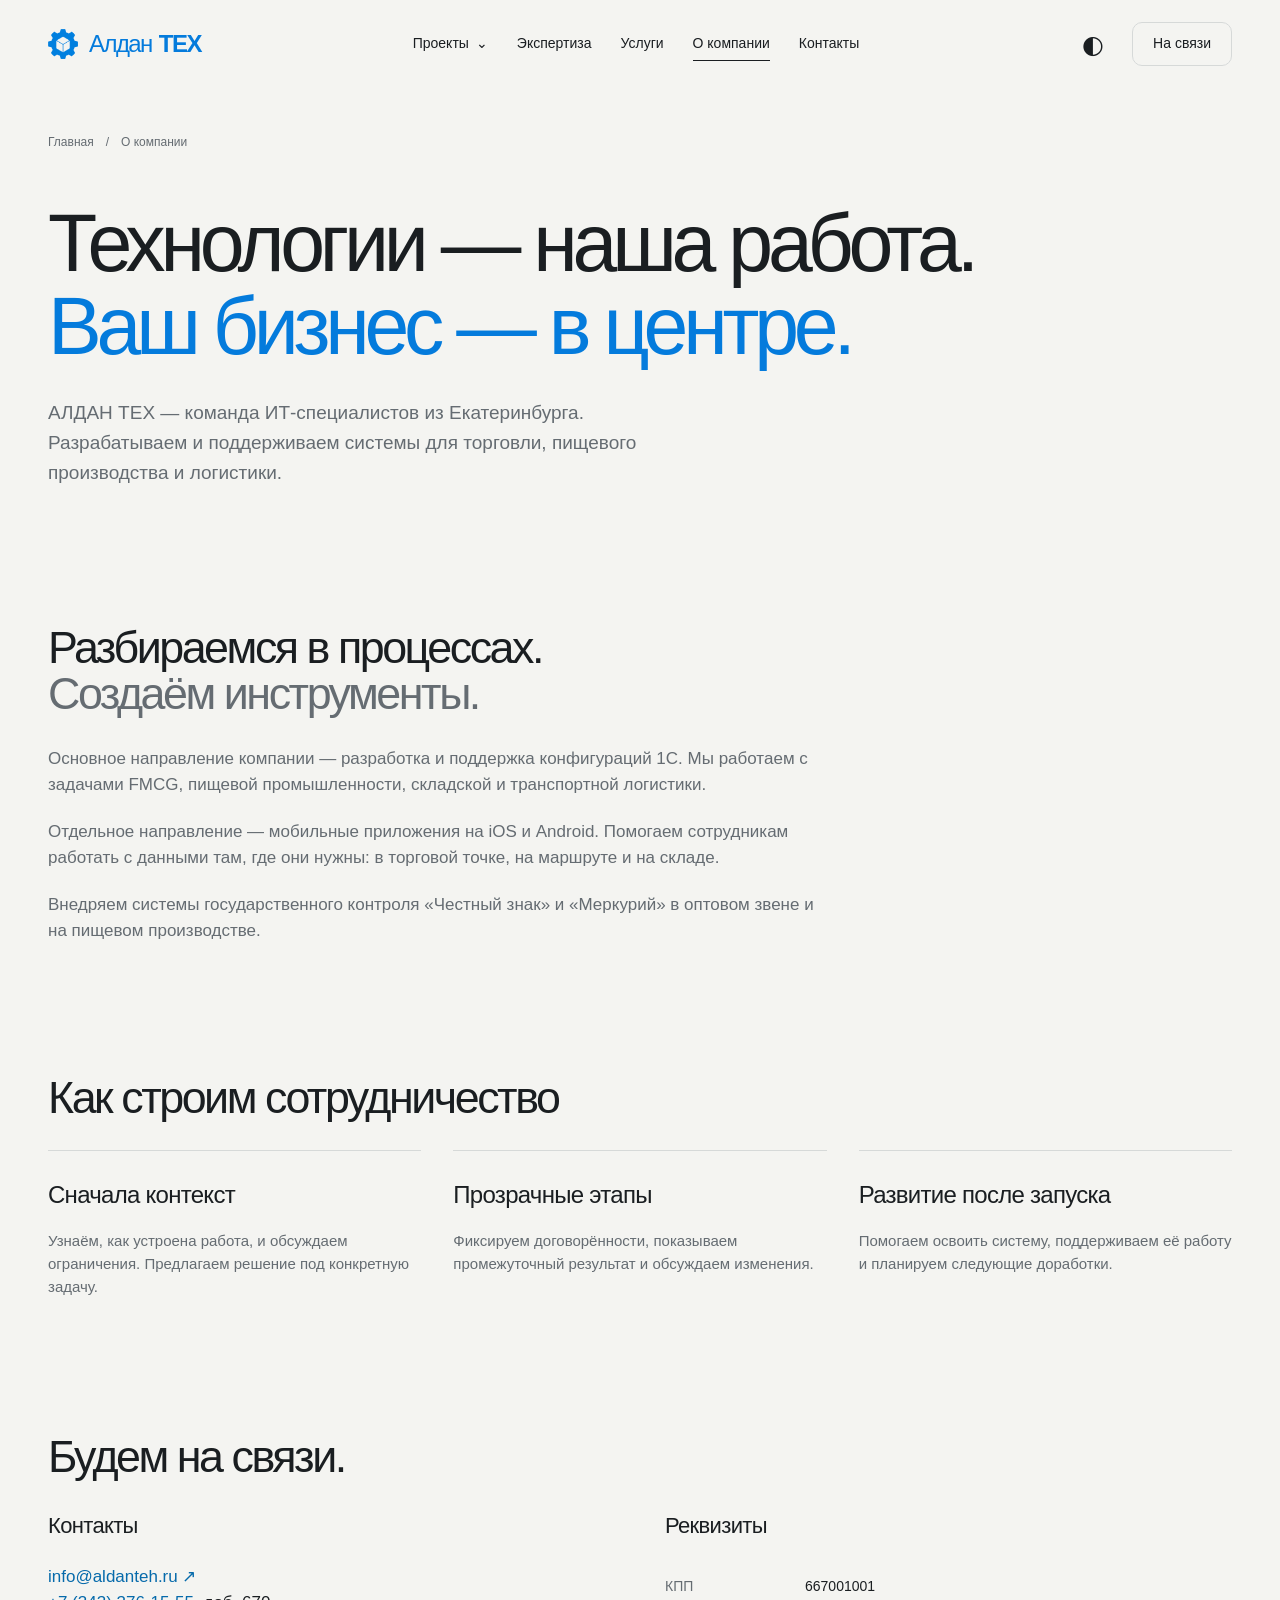
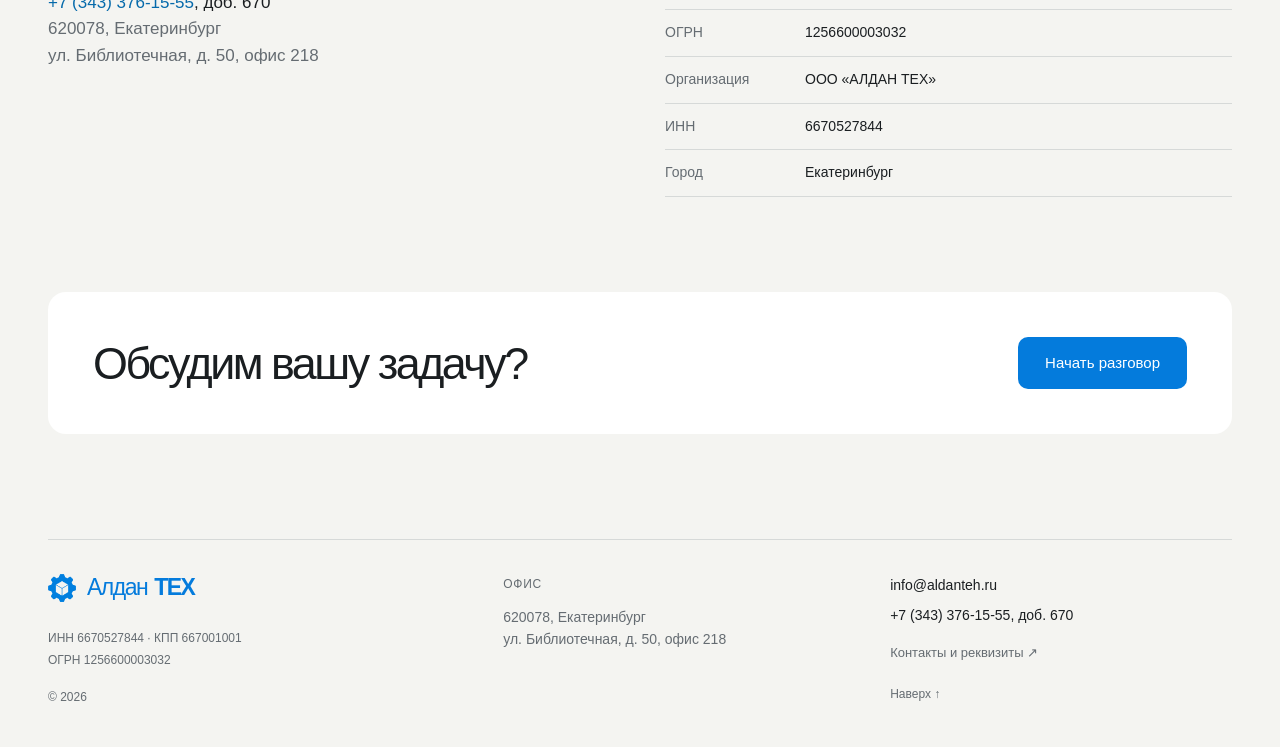
==== about/index.html @ 1a017e4e "Обновить сайт АЛДАН ТЕХ и подготовить чистую версию для публикации Две темы, страницы продуктов и ус" ====
<!DOCTYPE html>
<html lang="ru">
    <head>
        <meta charset="utf-8">
        <meta name="viewport" content="width=device-width, initial-scale=1">
        <meta name="description" content="АЛДАН ТЕХ — команда ИТ-специалистов из Екатеринбурга. Разрабатываем и поддерживаем системы для торговли, пищевого производства и логистики.">
        <meta name="theme-color" content="#f5f5f3">
        <title>О компании — АЛДАН ТЕХ</title>
        <link rel="canonical" href="https://aldanteh.ru/about/">
        <link rel="icon" href="/assets/icons/logo_sm.png">
        <link rel="stylesheet" href="/assets/css/components.css?v=20261112-clean">
        <link rel="stylesheet" href="/assets/css/main.css?v=20261112-clean">
        <script src="/assets/js/theme.js"></script>
    <script src="/assets/js/main.js?v=20261112-projects" defer></script>
    <script src="/assets/js/motion.js?v=20261112-headings" defer></script>
    </head>
    <body>
        <a class="skip-link" href="#main">К содержанию</a>
        <header class="site-header">
            <div class="container header-inner">
                <a class="brand" href="/" aria-label="Алдан ТЕХ — главная"><img src="/assets/images/logo.png" width="32" height="32" alt="">Алдан <strong>ТЕХ</strong></a>
                <nav class="main-nav" id="main-nav" aria-label="Основная навигация">
                    <ul>
                        <li class="nav-projects">
                            <button type="button" class="projects-toggle" aria-expanded="false" aria-controls="projects-menu">Проекты <span aria-hidden="true">⌄</span></button>
                            <ul class="projects-menu" id="projects-menu" hidden><li><a href="/projects/smagent/">SmAgent</a></li><li><a href="/projects/marketing/">Маркетинг в 1С</a></li></ul>
                        </li>
                        <li>
                            <a href="/expertise/">Экспертиза</a>
                        </li>
                        <li>
                            <a href="/services/">Услуги</a>
                        </li>
                        <li>
                            <a href="/about/" aria-current="page">О компании</a>
                        </li>
                    <li><a href="/contacts/">Контакты</a></li>
                    </ul>
                </nav>
                <div class="header-actions">
                    <button class="theme-toggle" type="button" aria-label="Включить тёмную тему" aria-pressed="false"><span class="theme-icon" aria-hidden="true">◐</span></button>
                <a class="header-contact" href="/#contact">На связи</a>
                <button class="menu-toggle" type="button" aria-expanded="false" aria-controls="main-nav" aria-label="Открыть меню"><span></span><span></span></button>
                </div>
            </div>
        </header>
        <main id="main">
            <div class="container">
                <section class="page-hero">
                    <nav class="breadcrumb" aria-label="Хлебные крошки">
                        <a href="/">Главная</a><span aria-hidden="true">/</span><span>О компании</span>
                    </nav>
                    <h1>
                        Технологии — наша работа.<br><span class="accent">Ваш бизнес — в центре.</span>
                    </h1>
                    <p class="page-lead">
                        АЛДАН ТЕХ — команда ИТ-специалистов из Екатеринбурга. Разрабатываем и поддерживаем системы для торговли, пищевого производства и логистики.
                    </p>
                </section>
                <section class="page-section">
                    <h2>
                        Разбираемся в процессах.<br><span class="muted">Создаём инструменты.</span>
                    </h2>
                    <p>
                        Основное направление компании — разработка и поддержка конфигураций 1С. Мы работаем с задачами FMCG, пищевой промышленности, складской и транспортной логистики.
                    </p>
                    <p>
                        Отдельное направление — мобильные приложения на iOS и Android. Помогаем сотрудникам работать с данными там, где они нужны: в торговой точке, на маршруте и на складе.
                    </p>
                    <p>
                        Внедряем системы государственного контроля «Честный знак» и «Меркурий» в оптовом звене и на пищевом производстве.
                    </p>
                </section>
                <section class="page-section">
                    <h2>
                        Как строим сотрудничество
                    </h2>
                    <div class="content-grid">
                        <article>
                            <h3>
                                Сначала контекст
                            </h3>
                            <p>
                                Узнаём, как устроена работа, и обсуждаем ограничения. Предлагаем решение под конкретную задачу.
                            </p>
                        </article>
                        <article>
                            <h3>
                                Прозрачные этапы
                            </h3>
                            <p>
                                Фиксируем договорённости, показываем промежуточный результат и обсуждаем изменения.
                            </p>
                        </article>
                        <article>
                            <h3>
                                Развитие после запуска
                            </h3>
                            <p>
                                Помогаем освоить систему, поддерживаем её работу и планируем следующие доработки.
                            </p>
                        </article>
                    </div>
                </section>
                <section class="page-section" id="contacts">
                    <h2>
                        Будем на связи.
                    </h2>
                    <div class="contact-details">
                        <div>
                            <h3>
                                Контакты
                            </h3>
                            <p>
                                <a href="mailto:info@aldanteh.ru">info@aldanteh.ru ↗</a>
                            </p>
                            <p>
                                <a href="tel:+73433761555">+7 (343) 376-15-55</a>, доб. 670
                            </p>
                            <address>
                                620078, Екатеринбург<br>ул. Библиотечная, д. 50, офис 218
                            </address>
                        </div>
                        <div>
                            <h3>
                                Реквизиты
                            </h3>
                            <dl class="requisites"><div><dt>КПП</dt><dd>667001001</dd></div><div><dt>ОГРН</dt><dd>1256600003032</dd></div>
                                <div>
                                    <dt>
                                        Организация
                                    </dt>
                                    <dd>
                                        ООО «АЛДАН ТЕХ»
                                    </dd>
                                </div>
                                <div>
                                    <dt>
                                        ИНН
                                    </dt>
                                    <dd>
                                        6670527844
                                    </dd>
                                </div>
                                <div>
                                    <dt>
                                        Город
                                    </dt>
                                    <dd>
                                        Екатеринбург
                                    </dd>
                                </div>
                            </dl>
                        </div>
                    </div>
                </section>
            </div>
            <div class="container page-cta">
                <h2>
                    Обсудим вашу задачу?
                </h2>
                <a class="button button-primary" href="/#contact">Начать разговор</a>
            </div>
        </main>
        <footer class="site-footer container">
    <div class="footer-layout">
        <div class="footer-identity">
            <a class="brand" href="/" aria-label="Алдан ТЕХ — главная"><img src="/assets/images/logo.png" width="28" height="28" alt="">Алдан <strong>ТЕХ</strong></a>
            <p class="footer-requisites">ИНН 6670527844 · КПП 667001001<br>ОГРН 1256600003032</p>
            <small>© <span data-year>2026</span></small>
        </div>
        <address class="footer-address"><span class="eyebrow">Офис</span>620078, Екатеринбург<br>ул. Библиотечная, д. 50, офис 218</address>
        <div class="footer-links"><a href="mailto:info@aldanteh.ru">info@aldanteh.ru</a><a href="tel:+73433761555">+7 (343) 376-15-55, доб. 670</a><a href="/contacts/#requisites">Контакты и реквизиты ↗</a><a class="footer-up" href="#main">Наверх ↑</a></div>
    </div>
</footer>
    </body>
</html>
---- assets/css/components.css ----
.page-hero {
    padding:55px 0 70px;
    border-bottom:1px solid var(--line);
}

.breadcrumb {
    display:flex;
    flex-wrap:wrap;
    gap:12px;
    color:var(--muted);
    font-size:12px;
    margin-bottom:50px;
}

.breadcrumb a:hover {
    color:var(--blue);
}

.page-hero h1 {
    font-size:clamp(48px,6vw,85px);
    line-height:1.03;
    letter-spacing:-.05em;
    max-width:1000px;
}

.page-lead {
    max-width:680px;
    font-size:19px;
    color:var(--muted);
    margin-top:30px;
}

.page-hero .button {
    margin-top:30px;
}

.page-section {
    padding:65px 0;
    border-bottom:1px solid var(--line);
}

.page-section h2 {
    font-size:clamp(30px,3.5vw,45px);
    margin-bottom:30px;
}

.page-section > p {
    max-width:780px;
    color:var(--muted);
    margin:20px 0;
}

.content-grid {
    display:grid;
    grid-template-columns:repeat(3,1fr);
    gap:32px;
}

.content-grid article {
    padding:25px 0;
    border-top:1px solid var(--line);
}

.content-grid h3 {
    font-size:24px;
    margin-bottom:15px;
}

.content-grid p {
    color:var(--muted);
    font-size:15px;
}

.content-grid .text-link {
    margin-top:22px;
}

.tag-list {
    display:flex;
    flex-wrap:wrap;
    gap:10px;
    margin:30px 0;
}

.tag {
    padding:8px 14px;
    border:1px solid var(--line);
    border-radius:30px;
}

.detail-list {
    margin:20px 0;
    padding-left:20px;
    color:var(--muted);
    max-width:800px;
}

.detail-list li {
    padding:8px 0;
}

.contact-details {
    display:grid;
    grid-template-columns:1fr 1fr;
    gap:50px;
}

.contact-details h3 {
    font-size:22px;
    margin-bottom:20px;
}

.contact-details a {
    color:var(--blue);
}

.contact-details address {
    font-style:normal;
    color:var(--muted);
}

.requisites {
    margin:0;
}

.requisites div {
    display:grid;
    grid-template-columns:120px 1fr;
    gap:20px;
    padding:12px 0;
    border-bottom:1px solid var(--line);
    font-size:14px;
}

.requisites dt {
    color:var(--muted);
}

.requisites dd {
    margin:0;
}

.page-cta {
    padding:65px 0;
    display:flex;
    align-items:center;
    justify-content:space-between;
    gap:30px;
}

.page-cta h2 {
    font-size:clamp(30px,3.5vw,45px);
}
---- assets/css/main.css ----
:root {
    color-scheme: light;
    --bg: #f4f4f1;
    --surface: #ffffff;
    --surface-alt: #eaece9;
    --text: #1a1e21;
    --muted: #656c72;
    --line: #d6d9d8;
    --blue: #047bdc;
    --blue-text: #066aab;
    --blue-deep: #066aab;
    --blue-soft: #e1edf5;
    --header: #f4f4f1ed;
    --ink: #1a1e21;
    --ink-text: #f4f4f1;
    --map-line: rgba(6, 106, 171, .095);
    --map-glow: rgba(4, 123, 220, .19);
    --map-marker: #066aab;
    --ease: cubic-bezier(.22, 1, .36, 1);
}

:root[data-theme="dark"] {
    color-scheme: dark;
    --bg: #141719;
    --surface: #202427;
    --surface-alt: #292e31;
    --text: #eff0eb;
    --muted: #a0a6aa;
    --line: #383e42;
    --blue: #51afff;
    --blue-text: #51afff;
    --blue-deep: #047bdc;
    --blue-soft: #1c303e;
    --header: #141719ed;
    --ink: #e9ece7;
    --ink-text: #171b1e;
    --map-line: rgba(183, 207, 224, .065);
    --map-glow: rgba(4, 123, 220, .23);
    --map-marker: #82c5fb;
}

* { box-sizing: border-box; }
html { scroll-behavior: smooth; scroll-padding-top: 105px; }
body { margin: 0; background: var(--bg); color: var(--text); font-family: Arial, sans-serif; font-size: 17px; line-height: 1.55; }
::selection { background: var(--blue); color: white; }
a { color: inherit; text-decoration: none; }
button, input, textarea { font: inherit; }
select { font: inherit; }
button, summary { cursor: pointer; touch-action: manipulation; }
button:focus-visible, a:focus-visible, input:focus-visible, textarea:focus-visible, summary:focus-visible, [role="tabpanel"]:focus-visible { outline: 2px solid var(--blue); outline-offset: 5px; }
button:disabled, input:disabled, textarea:disabled { opacity: .5; cursor: not-allowed; }
img { max-width: 100%; height: auto; }
h1, h2, h3, p { margin: 0; }
h1, h2, h3 { font-weight: 400; }
h2 { font-size: clamp(40px, 5.5vw, 76px); line-height: 1.03; letter-spacing: -.055em; }
h3 { letter-spacing: -.03em; }
[hidden] { display: none !important; }
.container { width: min(100% - 96px, 1344px); margin-inline: auto; }
.accent { color: var(--blue); }
.muted { color: var(--muted); }
.eyebrow, .hero-kicker, .core-note, .service-number, .service-meta, .tag { font-size: 13px; line-height: 1.5; letter-spacing: .015em; }
.eyebrow { text-transform: uppercase; letter-spacing: .06em; }
.skip-link { position: fixed; left: 20px; top: -100px; z-index: 100; padding: 14px 20px; color: white; background: var(--blue-deep); }
.skip-link:focus { top: 10px; }
.site-header { position: sticky; z-index: 20; top: 0; background: var(--header); backdrop-filter: blur(12px); }
.header-inner { display: flex; align-items: center; gap: 35px; min-height: 88px; }
.brand { display: inline-flex; align-items: center; gap: 7px; color: var(--blue); font-size: 24px; letter-spacing: -.065em; white-space: nowrap; }
.brand strong { font-weight: 700; }
.brand img { width: 30px; height: 30px; margin-right: 4px; }
.main-nav { margin-inline: auto; }
.main-nav ul { display: flex; gap: 29px; padding: 0; margin: 0; list-style: none; }
.main-nav a { position: relative; display: block; padding-block: 12px; font-size: 14px; }
.main-nav a::after { content: ""; position: absolute; left: 0; right: 0; bottom: 6px; height: 1px; background: currentColor; transform: scaleX(0); transform-origin: left; transition: transform .3s var(--ease); }
.main-nav a:hover::after, .main-nav a[aria-current="page"]::after { transform: scaleX(1); }
.nav-projects { position: relative; }
.projects-toggle { display: flex; align-items: center; gap: 7px; padding: 12px 0; border: 0; background: transparent; color: var(--text); font-size: 14px; }
.projects-toggle span { transition: transform .2s var(--ease); }
.projects-toggle[aria-expanded="true"] span { transform: rotate(180deg); }
.projects-toggle.is-current { text-decoration: underline; text-underline-offset: 8px; }
.main-nav .projects-menu { position: absolute; top: 100%; left: -16px; display: flex; flex-direction: column; gap: 0; width: 235px; padding: 8px; background: var(--surface); border: 1px solid var(--line); border-radius: 12px; box-shadow: 0 12px 30px #00000012; }
.main-nav .projects-menu a { padding: 12px; border-radius: 6px; font-size: 15px; }
.main-nav .projects-menu a::after { display: none; }
.main-nav .projects-menu a:hover, .main-nav .projects-menu a:focus-visible, .main-nav .projects-menu a[aria-current="page"] { color: var(--blue-text); background: var(--blue-soft); }
.header-actions { display: flex; align-items: center; gap: 17px; }
.theme-toggle { display: grid; place-items: center; width: 44px; height: 44px; color: var(--text); background: transparent; border: 0; border-radius: 50%; transition: background .15s; }
.theme-toggle:hover { background: var(--surface-alt); }
.theme-toggle:active { transform: scale(.95); }
.theme-icon { font-size: 25px; line-height: 1; }
.header-contact { display: inline-flex; align-items: center; justify-content: center; min-height: 44px; padding: 10px 20px; border: 1px solid var(--line); border-radius: 10px; background: transparent; color: var(--text); font-size: 14px; transition: background .2s, border-color .2s; }
.header-contact:hover { background: var(--surface); border-color: var(--blue-text); }
.header-contact:active { background: var(--surface-alt); }
.menu-toggle { display: none; width: 44px; height: 44px; padding: 10px; border: 0; border-radius: 6px; background: var(--surface); }
.menu-toggle span { display: block; height: 1px; margin-block: 7px; background: var(--text); transition: transform .25s var(--ease); }
.menu-toggle[aria-expanded="true"] span:first-child { transform: translateY(4px) rotate(45deg); }
.menu-toggle[aria-expanded="true"] span:last-child { transform: translateY(-4px) rotate(-45deg); }
.hero { position: relative; padding-top: 34px; }
.hero-top { display: flex; justify-content: space-between; gap: 20px; color: var(--muted); }
.hero-grid { position: relative; display: grid; grid-template-columns: 1.2fr 1fr; align-items: center; min-height: 690px; }
.hero-copy { position: relative; z-index: 2; padding-block: 54px 50px; pointer-events: none; }
.hero-copy a { pointer-events: auto; }
.hero-kicker { color: var(--muted); margin-bottom: 23px; }
.hero h1 { font-size: clamp(68px, 7.6vw, 110px); letter-spacing: -.07em; line-height: .94; }
.hero-last { color: var(--blue); }
.hero-bottom { margin-top: 35px; display: flex; align-items: end; gap: 38px; }
.hero-description { font-size: 16px; line-height: 1.6; color: var(--muted); }
.button { display: inline-flex; align-items: center; justify-content: center; min-height: 52px; padding: 15px 26px; border: 1px solid transparent; border-radius: 10px; font-size: 15px; line-height: 1.3; transition: background .2s, transform .2s var(--ease); }
.button-primary, .button-dark { background: #047bdc; color: #fff; }
.button:hover { background: #066aab; transform: translateY(-1px); }
.button:active { transform: translateY(0); background: #075c93; transition-duration: .08s; }
.hero-art { position: absolute; right: -25px; top: 10px; width: 620px; height: 620px; perspective: 900px; }
.core-object { position: absolute; inset: 0; transform: rotateX(var(--tilt-y, 0deg)) rotateY(var(--tilt-x, 0deg)); transition: transform .8s var(--ease); }
.core-object img { display: block; width: 100%; height: 100%; animation: core-breathe 9s ease-in-out infinite; }
.fluid-canvas { position: absolute; inset: 0; width: 100%; height: 100%; }
.has-fluid > img { visibility: hidden; animation: none; }
.core-object.has-fluid { transition: none; }
.hero-art:has(.has-fluid) .core-orbit { opacity: 0; }
.core-orbit { position: absolute; inset: 22px; border: 1px dashed var(--line); border-radius: 50%; }
.core-orbit::before, .core-orbit::after { position: absolute; content: "+"; color: var(--muted); font-size: 17px; left: 50%; top: -11px; }
.core-orbit::after { top: auto; bottom: -11px; }
.core-note { display: flex; align-items: center; gap: 9px; position: absolute; z-index: 3; padding: 8px 0; color: var(--muted); animation: note-drift 8s ease-in-out infinite; }
.core-note span { color: var(--blue-text); }
.core-note-one { top: 78px; right: 12px; }
.core-note-two { bottom: 104px; left: 0; animation-delay: -2.5s; }
.core-note-three { right: 12px; bottom: 55px; animation-delay: -5s; }
@keyframes note-drift { 0%, 100% { transform: translate(0, 0); } 50% { transform: translate(3px, -7px); } }







.section { padding-block: 115px; }
.intro, .process { display: grid; grid-template-columns: 1fr 2.25fr; gap: 45px; }
.section-label { padding-top: 9px; color: var(--muted); }
.intro { padding-block: 120px 125px; }
.intro-statement { max-width: 830px; font-size: clamp(36px, 4.5vw, 65px); line-height: 1.12; }
.reading-word { color: var(--muted); transition: color .3s; }
.reading-word.is-read { color: var(--text); }
.intro-bottom { display: grid; grid-template-columns: 1fr 1fr; gap: 45px; margin: 37px 0 30px; }
.intro-bottom p { font-size: 16px; color: var(--muted); }
.text-link { display: inline-flex; align-items: center; justify-content: space-between; gap: 28px; padding-block: 9px; border-bottom: 1px solid var(--line); font-size: 14px; transition: color .15s, border-color .15s; }
.text-link:hover { color: var(--blue-text); border-color: var(--blue); }
.section-heading { display: flex; align-items: end; justify-content: space-between; gap: 40px; margin-bottom: 55px; }
.section-heading .eyebrow { margin-bottom: 27px; color: var(--muted); }
.service-list { margin-top: 70px; }
.service-item { border-bottom: 1px solid var(--line); }
.service-item:first-child { border-top: 1px solid var(--line); }
.service-item summary { display: grid; grid-template-columns: 60px 1fr 46px; gap: 20px; align-items: center; padding-block: 32px; list-style: none; }
.service-item summary::-webkit-details-marker { display: none; }
.service-number { color: var(--muted); }
.service-item h3 { font-size: clamp(25px, 3.1vw, 43px); line-height: 1.15; letter-spacing: -.045em; }
.is-scrambling { position: relative; }
.heading-original { opacity: 0; }
.heading-scramble { position: absolute; inset: 0; pointer-events: none; overflow: hidden; }
.service-item summary:hover h3, .service-item[open] h3 { color: var(--blue-text); }
.service-toggle { display: grid; place-items: center; width: 46px; height: 46px; background: var(--surface-alt); border-radius: 50%; font-size: 27px; font-weight: 300; transition: transform .35s var(--ease), background .15s; }
.service-item[open] .service-toggle { transform: rotate(45deg); background: var(--surface); }
.service-body { display: grid; grid-template-columns: 1.3fr 1fr; gap: 60px; padding: 0 66px 35px 80px; }
.service-body > p { max-width: 520px; color: var(--muted); font-size: 16px; }
.service-body > div { display: flex; flex-direction: column; align-items: start; justify-content: space-between; gap: 20px; }
.service-meta { color: var(--muted); }
.service-item[open] .service-body { animation: content-in .4s var(--ease); }
.expertise-band { padding: 95px 0; }
.expertise-inner > .section-heading { align-items: start; }
.expertise-inner > .section-heading > .eyebrow { padding-top: 12px; }
.expertise-inner h2 { flex-basis: 69%; }
.industry-workspace { display: grid; grid-template-columns: 1fr 2.25fr; gap: 45px; margin-top: 65px; }
.industry-tabs { display: flex; flex-direction: column; align-items: stretch; gap: 7px; }
.industry-tabs button { display: flex; align-items: center; justify-content: space-between; min-height: 64px; padding: 15px 20px; border: 0; background: transparent; color: var(--muted); border-radius: 9px; font-size: 15px; text-align: left; transition: background .15s, color .15s; }
.industry-tabs button span { font-size: 24px; }
.industry-tabs button:hover { color: var(--text); background: var(--surface-alt); }
.industry-tabs button[aria-selected="true"] { color: var(--text); background: var(--surface); }
.industry-tabs button[aria-selected="true"] span { color: var(--blue); }
.industry-stage { background: var(--surface); padding: 42px 45px 35px; border-radius: 18px; }
.industry-panel { animation: content-in .4s var(--ease); }
.industry-panel > .eyebrow { color: var(--muted); margin-bottom: 25px; }
.industry-panel h3 { font-size: clamp(30px, 3.1vw, 43px); line-height: 1.12; letter-spacing: -.04em; }
.industry-panel > p:not(.eyebrow) { max-width: 540px; margin-top: 23px; font-size: 16px; color: var(--muted); }
.industry-panel .text-link { margin-top: 20px; }
.flow-diagram { display: flex; align-items: center; gap: 15px; margin-top: 50px; padding-top: 30px; border-top: 1px dashed var(--line); }
.flow-node { flex: 1; font-size: 11px; line-height: 1.5; text-align: center; }
.flow-core { display: grid; place-items: center; width: 64px; height: 64px; flex: 0 0 64px; border: 1px solid var(--line); border-radius: 16px; color: var(--blue); font-size: 26px; }
.flow-diagram i { color: var(--blue); font-size: 26px; font-style: normal; }












.project-note { font-size: 12px; color: var(--muted); margin-top: 25px; }
.product-heading { text-align: center; max-width: 900px; margin: 0 auto 48px; }
.product-heading .eyebrow { margin-bottom: 20px; color: var(--muted); }
.product-heading h2 { font-size: clamp(36px, 4.5vw, 60px); font-weight: 700; letter-spacing: -.045em; line-height: 1.1; }
.product-heading > p:last-child { margin-top: 20px; color: var(--muted); font-size: 20px; }
.product-grid { display: grid; grid-template-columns: 1fr 1fr; gap: 24px; }
.product-card { display: grid; grid-template-rows: 1fr auto; background: var(--surface); border-radius: 28px; overflow: hidden; }
.product-copy { padding: 44px 44px 38px; }
.product-copy h3 { font-size: 34px; font-weight: 700; line-height: 1.15; }
.product-copy > p { margin-top: 20px; color: var(--muted); font-size: 20px; line-height: 1.5; }
.product-copy > .product-detail { margin-top: 24px; font-size: 16px; }
.product-copy .text-link { margin-top: 22px; color: var(--blue-text); border: 0; font-size: 17px; gap: 12px; }
.product-copy .text-link:hover { text-decoration: underline; text-underline-offset: 5px; }
 .product-preview { min-height: 290px; border-top: 1px solid var(--line); }





.product-preview { display: flex; align-items: center; background: #fff; padding: 20px; }
.product-preview img { display: block; width: 100%; height: auto; }
@media (max-width: 850px) { .product-preview { padding: 12px; } }



.pricing-section > .eyebrow { margin-bottom: 22px; color: var(--muted); }
.price-table { width: 100%; border-collapse: collapse; margin-top: 35px; font-size: 17px; text-align: left; }
.price-table caption { text-align: left; margin-bottom: 14px; color: var(--muted); font-size: 14px; }
.price-table th, .price-table td { padding: 20px 18px 20px 0; border-bottom: 1px solid var(--line); vertical-align: top; }
.price-table th { font-weight: 400; }
.price-table thead th { color: var(--muted); font-size: 14px; }
.price-table td { width: 28%; white-space: nowrap; }
.price-table small { display: block; max-width: 640px; margin-top: 7px; color: var(--muted); font-size: 14px; }
.estimate-form { margin-top: 48px; display: grid; grid-template-columns: 1.2fr 1fr; gap: 60px; padding: 44px; border-radius: 24px; background: var(--surface); }
.estimate-controls h3 { margin: 18px 0 30px; font-size: 30px; }
.estimate-controls label { display: block; margin: 22px 0 10px; font-size: 15px; }
.estimate-controls select, .estimate-hours input[type="number"] { width: 100%; padding: 13px; border: 1px solid var(--line); border-radius: 8px; background: var(--bg); color: var(--text); }
.estimate-controls select:focus-visible { outline: 2px solid var(--blue); outline-offset: 3px; }
.estimate-hours { display: flex; align-items: center; gap: 24px; }
.estimate-hours input[type="range"] { flex: 1; min-width: 0; accent-color: var(--blue-deep); }
.estimate-hours input[type="number"] { width: 90px; }
#estimate-hint { margin-top: 12px; font-size: 13px; color: var(--muted); }
.estimate-result { align-self: center; }
.estimate-result output { display: block; margin-top: 15px; font-size: clamp(34px, 4vw, 52px); color: var(--blue-text); letter-spacing: -.04em; }
.estimate-result p { margin-top: 12px; font-size: 15px; color: var(--muted); }
.estimate-result button { margin-top: 25px; }
.estimate-result small { display: block; margin-top: 16px; font-size: 12px; color: var(--muted); }
.process { padding-block: 100px 140px; }
.process-list { margin-top: 50px; display: grid; grid-template-columns: 1fr 1fr; gap: 40px 45px; }
.process-list article { border-top: 1px solid var(--line); padding-top: 21px; }
.process-list .eyebrow { color: var(--blue-text); }
.process-list h3 { font-size: 25px; line-height: 1.15; margin-top: 22px; }
.process-list p { margin-top: 15px; font-size: 16px; color: var(--muted); }
.contact-section { position: relative; isolation: isolate; overflow: hidden; background: var(--surface); border-radius: 24px; margin-inline: 20px; }
.contact-grid { position: relative; z-index: 1; display: grid; grid-template-columns: 1.1fr 1fr; gap: 80px; padding-block: 85px 65px; }
.contact-map { position: absolute; z-index: 0; inset: 0; pointer-events: none; }
.contact-map::before {
    content: "";
    position: absolute;
    inset: 0;
    background-image: linear-gradient(var(--map-line) 1px, transparent 1px), linear-gradient(90deg, var(--map-line) 1px, transparent 1px);
    background-size: 48px 48px;
    mask-image: linear-gradient(100deg, #000 5%, #000a 43%, transparent 84%);
}
.map-cursor { position: absolute; left: 26%; top: 72%; transform: translate3d(var(--map-shift-x, 0px), var(--map-shift-y, 0px), 0); }
.map-glow { position: absolute; width: 520px; height: 520px; left: -260px; top: -260px; border-radius: 50%; background: radial-gradient(circle, var(--map-glow), transparent 68%); }
.map-crosshair { position: absolute; width: 42px; height: 42px; left: -21px; top: -21px; opacity: .55; }
.map-crosshair::before, .map-crosshair::after { content: ""; position: absolute; background: var(--map-marker); }
.map-crosshair::before { width: 42px; height: 1px; top: 20px; }
.map-crosshair::after { width: 1px; height: 42px; left: 20px; }
.contact-copy .eyebrow { color: var(--muted); margin-bottom: 30px; }
.contact-copy h2 { font-size: clamp(45px, 5vw, 72px); }
.contact-copy h2 span { color: var(--blue); }
.contact-copy > p:not(.eyebrow) { margin-top: 25px; font-size: 16px; color: var(--muted); }
.contact-email { display: inline-block; color: var(--blue); font-size: clamp(22px, 2.4vw, 34px); letter-spacing: -.045em; margin-top: 30px; }
.contact-email:hover { text-decoration: underline; text-underline-offset: 7px; }
.contact-direct { margin-top: 22px; font-size: 14px; color: var(--muted); }
.contact-direct > a:first-child { color: var(--text); }
.contact-direct address { font-style: normal; margin-top: 13px; }
.contact-direct .text-link { margin-top: 13px; font-size: 14px; }
.contact-form { padding-top: 55px; }
.contact-form label { display: block; margin-bottom: 28px; font-size: 14px; color: var(--muted); }
.contact-form input, .contact-form textarea { display: block; width: 100%; margin-top: 5px; padding: 11px 0 15px; border: 0; border-bottom: 1px solid var(--line); border-radius: 0; color: var(--text); background: transparent; resize: vertical; font-size: 17px; transition: border-color .15s; }
.contact-form input:hover, .contact-form textarea:hover { border-color: var(--muted); }
.contact-form input:focus, .contact-form textarea:focus { border-color: var(--blue); }
.contact-form input::placeholder, .contact-form textarea::placeholder { color: var(--muted); opacity: .7; }
.contact-form .button { width: 100%; margin-top: 3px; }
.form-note, .form-status { margin-top: 15px; font-size: 12px; line-height: 1.6; color: var(--muted); }
.form-status:empty { display: none; }
.site-footer { padding-block: 65px 40px; }
.footer-layout { display: grid; grid-template-columns: 1.2fr 1fr 1fr; align-items: start; gap: 45px; padding-top: 30px; border-top: 1px solid var(--line); }
.footer-identity .brand { font-size: 23px; }
.footer-identity .brand img { width: 28px; height: 28px; }
.footer-requisites { color: var(--muted); font-size: 12px; line-height: 1.8; margin-top: 18px; }
.footer-identity > small { display: block; color: var(--muted); font-size: 12px; margin-top: 17px; }
.footer-address { font-style: normal; font-size: 14px; color: var(--muted); padding-top: 5px; }
.footer-address .eyebrow { display: block; margin-bottom: 14px; font-size: 12px; }
.footer-links { display: flex; flex-direction: column; align-items: start; gap: 8px; padding-top: 5px; font-size: 14px; }
.footer-links > a:hover { color: var(--blue-text); }
.footer-links > a:nth-child(3) { margin-top: 9px; font-size: 13px; color: var(--muted); }
.footer-up { font-size: 12px; color: var(--muted); margin-top: 14px; }
[data-parallax] { translate: 0 var(--parallax-y, 0px); }

















.contact-office { margin-bottom: 35px; }
.contact-office .eyebrow { margin-bottom: 15px; color: var(--muted); }
.contact-office .contact-email { margin-top: 0; }
.contact-office address { color: var(--text); font-size: 19px; }
.office-map { position: relative; margin-top: 35px; }
.office-map iframe, .office-map-target { display: block; width: 100%; height: 380px; border: 1px solid var(--line); border-radius: 16px; overflow: hidden; }
.office-map iframe { pointer-events: none; }
.office-map-target { touch-action: pan-y; }
.office-map-status:empty { display: none; }
.office-map-status { margin-top: 12px; color: var(--muted); font-size: 13px; }
.company-requisites { max-width: 980px; }
.company-requisites > div { grid-template-columns: minmax(150px, 1fr) 2.4fr; padding-block: 19px; font-size: 16px; }
#requisites > .eyebrow { margin-bottom: 25px; color: var(--muted); }

.page-hero { border: 0; padding-block: 45px 80px; }
.page-hero h1 { font-size: clamp(50px, 6.3vw, 90px); letter-spacing: -.065em; }
.page-section { border: 0; padding-block: 55px; }
.page-lead { line-height: 1.6; }
.contact-details a { color: var(--blue-text); }
.content-grid article { padding-top: 25px; }

.page-cta { margin-block: 40px; padding: 45px; border-radius: 18px; background: var(--surface); }
.reveal-pending { opacity: .2; transform: translateY(22px); transition: opacity .75s var(--ease), transform .75s var(--ease); }
.reveal-pending.is-visible { opacity: 1; transform: none; }
@keyframes core-breathe { 0%, 100% { transform: translateY(0) rotate(-7deg); }50% { transform: translateY(-10px) rotate(5deg); } }
@keyframes content-in { from { opacity: .4; transform: translateY(7px); }to { opacity: 1; transform: none; } }
@media (min-width:1500px) { .hero-grid { min-height: 760px; }.hero-art { width: 700px; height: 700px; top: 0; } }
@media (max-width:1150px) {
    .container { width: calc(100% - 64px); }
    .header-inner { gap: 20px; }.main-nav ul { gap: 22px; }
    .hero-grid { min-height: 630px; }.hero h1 { font-size: clamp(68px, 8.5vw, 94px); }
    .hero-art { width: 530px; height: 530px; right: -35px; top: 40px; }
    .hero-bottom { flex-direction: column; align-items: start; gap: 25px; }
    .hero-copy { padding-block: 45px; }.core-note { font-size: 12px; padding: 12px; gap: 10px; }.core-note-one { right: 10px; }
    .hero-description { font-size: 16px; }
    .industry-workspace { gap: 30px; grid-template-columns: 1fr 2fr; }.industry-stage { padding: 32px; }



    .contact-grid { gap: 50px; }
}
@media (max-width:850px) {
    .projects-toggle { width: 100%; justify-content: space-between; padding: 14px 0; font-size: 23px; }
    .main-nav .projects-menu { position: static; width: 100%; padding: 0 0 8px 12px; border: 0; border-left: 1px solid var(--line); border-radius: 0; box-shadow: none; }
    .main-nav .projects-menu a { font-size: 18px; }
    .estimate-form { gap: 35px; padding: 30px; }
    .product-copy { padding: 30px 26px; }
    .product-copy h3 { font-size: 28px; }
    .product-copy > p { font-size: 18px; }

    .footer-layout { grid-template-columns: 1.1fr 1fr; gap: 30px; }
    .footer-links { grid-column: 2; grid-row: 1 / span 2; }
    .container { width: calc(100% - 48px); }
    .header-inner { min-height: 76px; }.brand { font-size: 23px; }
    .main-nav { display: none; position: absolute; top: 76px; left: 16px; right: 16px; max-height: calc(100dvh - 92px); overflow-y: auto; margin: 0; padding: 20px 25px; background: var(--surface); border: 1px solid var(--line); border-radius: 14px; }
    .main-nav.is-open { display: block; animation: content-in .3s var(--ease); }.main-nav ul { flex-direction: column; gap: 0; }.main-nav a { font-size: 24px; padding: 14px 0; }
    .header-actions { margin-left: auto; }.menu-toggle { display: block; }.header-contact { gap: 15px; }
    .hero-location { display: none; }.hero-grid { min-height: 610px; }.hero h1 { font-size: clamp(68px, 9.2vw, 84px); }
    .hero-art { width: 440px; height: 440px; top: 60px; right: -30px; }.core-note-one { top: 25px; }.core-note-two { bottom: 90px; left: 0; }.core-note-three { right: 0; bottom: 40px; }
    .section { padding-block: 80px; }.intro { padding-block: 95px; }.intro, .process { grid-template-columns: 1fr 2fr; gap: 30px; }
    .intro-bottom { grid-template-columns: 1fr; gap: 20px; }.intro-statement { font-size: 42px; }
    .service-body { gap: 30px; padding-left: 60px; padding-right: 25px; }.service-item summary { grid-template-columns: 40px 1fr 44px; }.service-item h3 { font-size: 32px; }
    .expertise-band { padding-block: 65px; }.expertise-inner > .section-heading { flex-direction: column; gap: 10px; }.industry-workspace { grid-template-columns: 1fr; margin-top: 35px; gap: 20px; }
    .industry-tabs { flex-direction: row; gap: 8px; }.industry-tabs button { flex: 1; min-height: 65px; padding: 12px 15px; font-size: 13px; gap: 10px; }.industry-tabs button span { font-size: 20px; }


    .process { grid-template-columns: 1fr; }.process-list { gap: 35px; }
    .contact-section { margin-inline: 12px; border-radius: 18px; }.contact-grid { gap: 35px; padding-block: 60px; }.contact-copy h2 { font-size: 49px; }.contact-form { padding-top: 45px; }.contact-copy > p:not(.eyebrow) { font-size: 15px; }.contact-email { font-size: 23px; }
    .content-grid { grid-template-columns: 1fr; gap: 10px; }
}
@media (max-width:600px) {
    .estimate-form { grid-template-columns: 1fr; padding: 25px 20px; }
    .price-table { font-size: 15px; }
    .price-table td { width: 35%; white-space: normal; padding-right: 0; }
    .price-table small { font-size: 13px; }
    .product-grid { grid-template-columns: 1fr; }
    .product-heading { margin-bottom: 30px; }
    .product-heading > p:last-child { font-size: 17px; }
    .product-card { border-radius: 22px; }
    .product-copy > .product-detail { font-size: 15px; }
    .footer-layout { grid-template-columns: 1fr; gap: 25px; }
    .footer-links { grid-column: auto; grid-row: auto; padding-top: 0; }
    .footer-address { padding-top: 0; font-size: 14px; }

    .office-map iframe, .office-map-target { height: 320px; }
    .company-requisites > div { grid-template-columns: 1fr; gap: 7px; font-size: 15px; }
    .contact-map { mask-image: linear-gradient(#000 10%, transparent 60%); }
    .contact-map::before { background-size: 36px 36px; }
    .map-cursor { top: 24%; }
    .container { width: calc(100% - 40px); }.header-inner { min-height: 72px; gap: 10px; }.brand { font-size: 22px; gap: 5px; }.brand img { width: 27px; height: 27px; }.header-actions { gap: 5px; }.header-contact { display: none; }.theme-toggle { width: 44px; }.main-nav { top: 72px; }
    .hero { padding-top: 22px; }.hero-top .eyebrow { font-size: 12px; }.hero-grid { display: flex; flex-direction: column; align-items: stretch; min-height: 0; }
    .hero-copy { padding: 35px 0 0; }.hero-kicker { font-size: 12px; margin-bottom: 23px; }.hero h1 { font-size: clamp(60px, 15.4vw, 89px); letter-spacing: -.065em; }
    .hero-bottom { flex-direction: row; align-items: center; justify-content: space-between; flex-wrap: wrap; gap: 25px; margin-top: 27px; }.hero-description { font-size: 15px; }.hero-bottom .button { min-height: 52px; font-size: 15px; }
    .hero-art { position: relative; right: auto; top: auto; align-self: center; width: min(112%, 470px); height: auto; aspect-ratio: 1; margin: 35px -15px 25px; }
    .core-note { font-size: 12px; padding: 10px 12px; }.core-note-one { right: 5px; top: 40px; }.core-note-two { left: 5px; bottom: 100px; }.core-note-three { right: 5px; bottom: 43px; }.core-orbit { inset: 17px; }

    h2 { font-size: 43px; }.section { padding-block: 65px; }.intro { padding-block: 70px; }.intro, .process { grid-template-columns: 1fr; gap: 27px; }.section-label { font-size: 12px; }.intro-statement { font-size: 36px; }.intro-bottom { margin-top: 27px; }.intro-bottom p { font-size: 15px; }
    .section-heading { align-items: start; flex-direction: column; gap: 25px; margin-bottom: 35px; }.section-heading .eyebrow { margin-bottom: 22px; }.service-list { margin-top: 40px; }
    .service-item summary { grid-template-columns: 25px 1fr 38px; gap: 12px; padding-block: 26px; }.service-item h3 { font-size: clamp(23px, 5.7vw, 30px); }.service-number { font-size: 10px; }.service-toggle { width: 38px; height: 38px; font-size: 25px; }.service-body { grid-template-columns: 1fr; padding: 0 0 27px 37px; gap: 22px; }.service-body > p { font-size: 15px; }.service-body > div { gap: 15px; }.service-meta { font-size: 10px; }.service-body .text-link { font-size: 13px; }
    .expertise-band { padding-block: 45px; }.expertise-inner > .section-heading { gap: 5px; }.industry-tabs { flex-direction: column; gap: 3px; }.industry-tabs button { min-height: 51px; font-size: 14px; }.industry-stage { padding: 30px 23px; border-radius: 13px; }.industry-panel h3 { font-size: 33px; }.industry-panel > p:not(.eyebrow) { font-size: 15px; }.industry-panel .eyebrow { font-size: 12px; }.flow-diagram { gap: 8px; margin-top: 35px; padding-top: 25px; }.flow-node { font-size: 9px; }.flow-core { flex-basis: 45px; width: 45px; height: 45px; font-size: 22px; border-radius: 10px; }.flow-diagram i { font-size: 19px; }
    .project-note { font-size: 11px; }
    .process-list { grid-template-columns: 1fr; gap: 30px; margin-top: 30px; }.process-list article { display: grid; grid-template-columns: 38px 1fr; gap: 12px; padding-top: 20px; }.process-list h3 { margin-top: 0; font-size: 24px; }.process-list p { font-size: 16px; margin-top: 12px; }.process { padding-bottom: 80px; }
    .contact-section { margin-inline: 8px; border-radius: 16px; }.contact-grid { grid-template-columns: 1fr; padding-block: 50px 45px; gap: 15px; }.contact-copy .eyebrow { margin-bottom: 25px; }.contact-copy h2 { font-size: 49px; }.contact-email { margin-top: 22px; font-size: 28px; }.contact-form { padding-top: 15px; }.contact-form label { margin-bottom: 26px; }
    .site-footer { padding-block: 45px 30px; }
    .page-hero { padding-block: 30px 45px; }.breadcrumb { margin-bottom: 35px; }.page-hero h1 { font-size: 47px; }.page-lead { font-size: 17px; }.page-section { padding-block: 40px; }.page-section h2 { font-size: 35px; }.contact-details { grid-template-columns: 1fr; gap: 35px; }.page-cta { flex-direction: column; align-items: start; padding: 30px 24px; margin-block: 25px; }.page-cta h2 { font-size: 34px; }.requisites div { grid-template-columns: 85px 1fr; gap: 15px; }.tag { font-size: 10px; }
}
@media (prefers-reduced-motion: reduce) {
    [data-parallax] { translate: none !important; }
    html { scroll-behavior: auto; }
    *, *::before, *::after { animation: none !important; transition: none !important; }
    .reveal-pending { opacity: 1; transform: none; }
    .reading-word { color: var(--text); }
}
@media print { .site-header, .hero-art, .contact-section { display:none; }body { background:white; color:black; }.container { width:100%; }.section { padding-block:25px; }.reveal-pending { opacity:1; transform:none; } }

.core-note { font-size: 16px; }
@media (max-width: 600px) { .core-note { font-size: 14px; } }


.hero-art .core-object.has-fluid { transform: none; }


.hero-art.has-anchors .core-note { animation: none; will-change: translate; }

.hero-art.has-anchors .core-note { padding: 10px 14px; border: 1px solid var(--line); border-radius: 10px; background: var(--surface); color: var(--text); box-shadow: 0 3px 16px #0000000a; }
@media (max-width: 600px) { .hero-art.has-anchors .core-note { padding: 8px 10px; } }
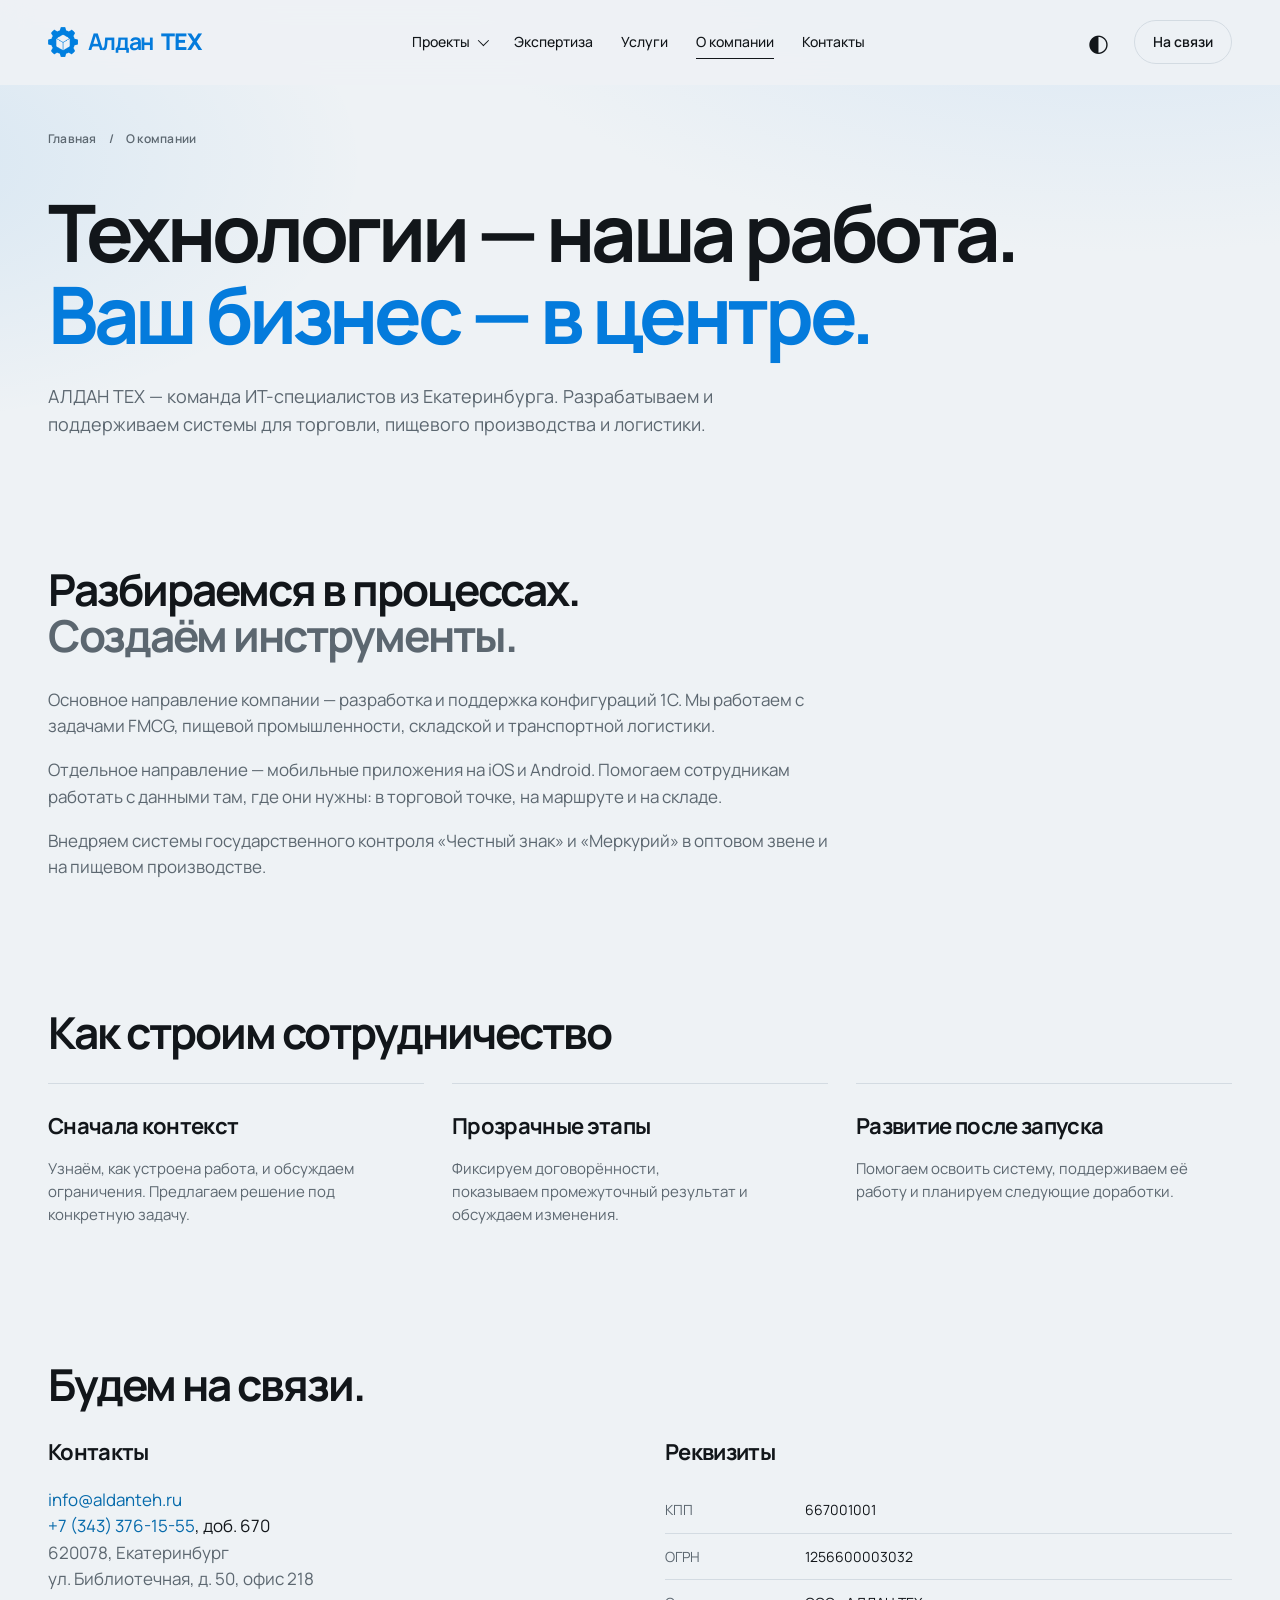
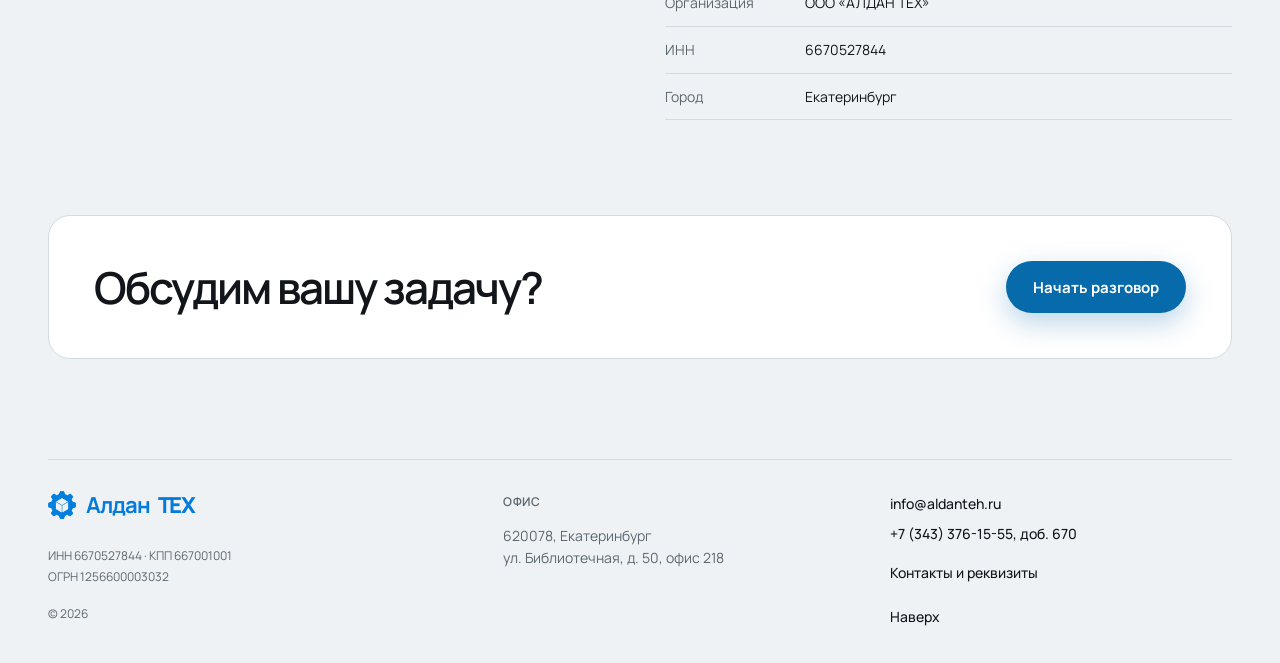
==== commit 09b24ba7: "Modern minimal redesign for ALDAN TEH site Upgrade typography to Manrope, cool brand background, cle" ====
--- a/about/index.html
+++ b/about/index.html
@@ -4,15 +4,29 @@
         <meta charset="utf-8">
         <meta name="viewport" content="width=device-width, initial-scale=1">
         <meta name="description" content="АЛДАН ТЕХ — команда ИТ-специалистов из Екатеринбурга. Разрабатываем и поддерживаем системы для торговли, пищевого производства и логистики.">
-        <meta name="theme-color" content="#f5f5f3">
+        <meta name="theme-color" content="#eef2f5">
+        <meta property="og:type" content="website">
+        <meta property="og:locale" content="ru_RU">
+        <meta property="og:site_name" content="АЛДАН ТЕХ">
+        <meta property="og:title" content="О компании — АЛДАН ТЕХ">
+        <meta property="og:description" content="АЛДАН ТЕХ — команда ИТ-специалистов из Екатеринбурга. Разрабатываем и поддерживаем системы для торговли, пищевого производства и логистики.">
+        <meta property="og:url" content="https://aldanteh.ru/about/">
+        <meta property="og:image" content="https://aldanteh.ru/assets/icons/logo_sm.png">
+        <meta name="twitter:card" content="summary">
+        <meta name="twitter:title" content="О компании — АЛДАН ТЕХ">
+        <meta name="twitter:description" content="АЛДАН ТЕХ — команда ИТ-специалистов из Екатеринбурга. Разрабатываем и поддерживаем системы для торговли, пищевого производства и логистики.">
         <title>О компании — АЛДАН ТЕХ</title>
         <link rel="canonical" href="https://aldanteh.ru/about/">
         <link rel="icon" href="/assets/icons/logo_sm.png">
-        <link rel="stylesheet" href="/assets/css/components.css?v=20261112-clean">
-        <link rel="stylesheet" href="/assets/css/main.css?v=20261112-clean">
+        <link rel="apple-touch-icon" href="/assets/icons/logo_sm.png">
+        <link rel="preconnect" href="https://fonts.googleapis.com">
+        <link rel="preconnect" href="https://fonts.gstatic.com" crossorigin>
+        <link rel="stylesheet" href="https://fonts.googleapis.com/css2?family=Manrope:wght@400;500;600;700;800&display=swap">
+        <link rel="stylesheet" href="/assets/css/components.css?v=20261112-nocache2">
+        <link rel="stylesheet" href="/assets/css/main.css?v=20261112-nocache2">
         <script src="/assets/js/theme.js"></script>
-    <script src="/assets/js/main.js?v=20261112-projects" defer></script>
-    <script src="/assets/js/motion.js?v=20261112-headings" defer></script>
+    <script src="/assets/js/main.js?v=20261112-nocache2" defer></script>
+    <script src="/assets/js/motion.js?v=20261112-nocache2" defer></script>
     </head>
     <body>
         <a class="skip-link" href="#main">К содержанию</a>
@@ -22,7 +36,7 @@
                 <nav class="main-nav" id="main-nav" aria-label="Основная навигация">
                     <ul>
                         <li class="nav-projects">
-                            <button type="button" class="projects-toggle" aria-expanded="false" aria-controls="projects-menu">Проекты <span aria-hidden="true">⌄</span></button>
+                            <button type="button" class="projects-toggle" aria-expanded="false" aria-controls="projects-menu">Проекты<span class="nav-caret" aria-hidden="true"></span></button>
                             <ul class="projects-menu" id="projects-menu" hidden><li><a href="/projects/smagent/">SmAgent</a></li><li><a href="/projects/marketing/">Маркетинг в 1С</a></li></ul>
                         </li>
                         <li>
@@ -112,7 +126,7 @@
                                 Контакты
                             </h3>
                             <p>
-                                <a href="mailto:info@aldanteh.ru">info@aldanteh.ru ↗</a>
+                                <a href="mailto:info@aldanteh.ru">info@aldanteh.ru</a>
                             </p>
                             <p>
                                 <a href="tel:+73433761555">+7 (343) 376-15-55</a>, доб. 670
@@ -170,7 +184,7 @@
             <small>© <span data-year>2026</span></small>
         </div>
         <address class="footer-address"><span class="eyebrow">Офис</span>620078, Екатеринбург<br>ул. Библиотечная, д. 50, офис 218</address>
-        <div class="footer-links"><a href="mailto:info@aldanteh.ru">info@aldanteh.ru</a><a href="tel:+73433761555">+7 (343) 376-15-55, доб. 670</a><a href="/contacts/#requisites">Контакты и реквизиты ↗</a><a class="footer-up" href="#main">Наверх ↑</a></div>
+        <div class="footer-links"><a href="mailto:info@aldanteh.ru">info@aldanteh.ru</a><a href="tel:+73433761555">+7 (343) 376-15-55, доб. 670</a><a href="/contacts/#requisites">Контакты и реквизиты</a><a class="footer-up" href="#main">Наверх</a></div>
     </div>
 </footer>
     </body>
--- a/assets/css/components.css
+++ b/assets/css/components.css
@@ -1,153 +1,160 @@
 .page-hero {
-    padding:55px 0 70px;
-    border-bottom:1px solid var(--line);
+    padding: 48px 0 70px;
 }
 
 .breadcrumb {
-    display:flex;
-    flex-wrap:wrap;
-    gap:12px;
-    color:var(--muted);
-    font-size:12px;
-    margin-bottom:50px;
-}
-
-.breadcrumb a:hover {
-    color:var(--blue);
+    display: flex;
+    flex-wrap: wrap;
+    gap: 12px;
+    color: var(--muted);
+    font-size: 12px;
+    font-weight: 600;
+    letter-spacing: .02em;
+    margin-bottom: 42px;
 }
 
 .page-hero h1 {
-    font-size:clamp(48px,6vw,85px);
-    line-height:1.03;
-    letter-spacing:-.05em;
-    max-width:1000px;
+    font-size: clamp(44px, 5.8vw, 82px);
+    line-height: 1.04;
+    letter-spacing: -.05em;
+    max-width: 1000px;
+    font-weight: 700;
 }
 
 .page-lead {
-    max-width:680px;
-    font-size:19px;
-    color:var(--muted);
-    margin-top:30px;
+    max-width: 680px;
+    font-size: 18px;
+    color: var(--muted);
+    margin-top: 26px;
 }
 
 .page-hero .button {
-    margin-top:30px;
+    margin-top: 28px;
 }
 
 .page-section {
-    padding:65px 0;
-    border-bottom:1px solid var(--line);
+    padding: 60px 0;
 }
 
 .page-section h2 {
-    font-size:clamp(30px,3.5vw,45px);
-    margin-bottom:30px;
+    font-size: clamp(30px, 3.5vw, 44px);
+    margin-bottom: 28px;
+    font-weight: 700;
 }
 
 .page-section > p {
-    max-width:780px;
-    color:var(--muted);
-    margin:20px 0;
+    max-width: 780px;
+    color: var(--muted);
+    margin: 18px 0;
 }
 
 .content-grid {
-    display:grid;
-    grid-template-columns:repeat(3,1fr);
-    gap:32px;
+    display: grid;
+    grid-template-columns: repeat(3, 1fr);
+    gap: 28px;
 }
 
 .content-grid article {
-    padding:25px 0;
-    border-top:1px solid var(--line);
+    padding: 24px 0;
+    border-top: 1px solid var(--line);
 }
 
 .content-grid h3 {
-    font-size:24px;
-    margin-bottom:15px;
+    font-size: 22px;
+    margin-bottom: 14px;
+    font-weight: 700;
 }
 
 .content-grid p {
-    color:var(--muted);
-    font-size:15px;
+    color: var(--muted);
+    font-size: 15px;
 }
 
 .content-grid .text-link {
-    margin-top:22px;
+    margin-top: 20px;
 }
 
 .tag-list {
-    display:flex;
-    flex-wrap:wrap;
-    gap:10px;
-    margin:30px 0;
+    display: flex;
+    flex-wrap: wrap;
+    gap: 10px;
+    margin: 28px 0;
 }
 
 .tag {
-    padding:8px 14px;
-    border:1px solid var(--line);
-    border-radius:30px;
+    padding: 8px 14px;
+    border: 1px solid var(--line);
+    border-radius: 999px;
+    background: color-mix(in srgb, var(--surface) 70%, transparent);
 }
 
 .detail-list {
-    margin:20px 0;
-    padding-left:20px;
-    color:var(--muted);
-    max-width:800px;
+    margin: 20px 0;
+    padding-left: 20px;
+    color: var(--muted);
+    max-width: 800px;
 }
 
 .detail-list li {
-    padding:8px 0;
+    padding: 8px 0;
 }
 
 .contact-details {
-    display:grid;
-    grid-template-columns:1fr 1fr;
-    gap:50px;
+    display: grid;
+    grid-template-columns: 1fr 1fr;
+    gap: 50px;
 }
 
 .contact-details h3 {
-    font-size:22px;
-    margin-bottom:20px;
+    font-size: 22px;
+    margin-bottom: 18px;
+    font-weight: 700;
 }
 
 .contact-details a {
-    color:var(--blue);
+    color: var(--blue-text);
 }
 
 .contact-details address {
-    font-style:normal;
-    color:var(--muted);
+    font-style: normal;
+    color: var(--muted);
 }
 
 .requisites {
-    margin:0;
+    margin: 0;
 }
 
 .requisites div {
-    display:grid;
-    grid-template-columns:120px 1fr;
-    gap:20px;
-    padding:12px 0;
-    border-bottom:1px solid var(--line);
-    font-size:14px;
+    display: grid;
+    grid-template-columns: 120px 1fr;
+    gap: 20px;
+    padding: 12px 0;
+    border-bottom: 1px solid var(--line);
+    font-size: 14px;
 }
 
 .requisites dt {
-    color:var(--muted);
+    color: var(--muted);
 }
 
 .requisites dd {
-    margin:0;
+    margin: 0;
 }
 
 .page-cta {
-    padding:65px 0;
-    display:flex;
-    align-items:center;
-    justify-content:space-between;
-    gap:30px;
+    padding: 60px 0;
+    display: flex;
+    align-items: center;
+    justify-content: space-between;
+    gap: 30px;
 }
 
 .page-cta h2 {
-    font-size:clamp(30px,3.5vw,45px);
+    font-size: clamp(30px, 3.5vw, 44px);
 }
+
+@media (hover: hover) and (pointer: fine) {
+    .breadcrumb a:hover {
+        color: var(--blue);
+    }
+}
--- a/assets/css/main.css
+++ b/assets/css/main.css
@@ -1,253 +1,518 @@
 :root {
     color-scheme: light;
-    --bg: #f4f4f1;
+    --bg: #eef2f5;
+    --bg-glow: #d7e6f4;
     --surface: #ffffff;
-    --surface-alt: #eaece9;
-    --text: #1a1e21;
-    --muted: #656c72;
-    --line: #d6d9d8;
+    --surface-alt: #e4eaef;
+    --text: #12161a;
+    --muted: #5c6770;
+    --line: #d3dbe2;
     --blue: #047bdc;
     --blue-text: #066aab;
     --blue-deep: #066aab;
     --blue-soft: #e1edf5;
-    --header: #f4f4f1ed;
-    --ink: #1a1e21;
-    --ink-text: #f4f4f1;
-    --map-line: rgba(6, 106, 171, .095);
-    --map-glow: rgba(4, 123, 220, .19);
+    --header: #eef2f5ed;
+    --ink: #12161a;
+    --ink-text: #eef2f5;
+    --map-line: rgba(6, 106, 171, .09);
+    --map-glow: rgba(4, 123, 220, .18);
     --map-marker: #066aab;
     --ease: cubic-bezier(.22, 1, .36, 1);
+    --ease-out: cubic-bezier(.2, 0, 0, 1);
+    --font: "Manrope", "Segoe UI", sans-serif;
+    --shadow-soft: 0 18px 50px rgba(18, 22, 26, .06);
 }
 
 :root[data-theme="dark"] {
     color-scheme: dark;
-    --bg: #141719;
-    --surface: #202427;
-    --surface-alt: #292e31;
-    --text: #eff0eb;
-    --muted: #a0a6aa;
-    --line: #383e42;
+    --bg: #101417;
+    --bg-glow: #152433;
+    --surface: #1a1f23;
+    --surface-alt: #242a2f;
+    --text: #eef1f3;
+    --muted: #9aa3aa;
+    --line: #323940;
     --blue: #51afff;
     --blue-text: #51afff;
     --blue-deep: #047bdc;
     --blue-soft: #1c303e;
-    --header: #141719ed;
+    --header: #101417ed;
     --ink: #e9ece7;
-    --ink-text: #171b1e;
+    --ink-text: #12161a;
     --map-line: rgba(183, 207, 224, .065);
-    --map-glow: rgba(4, 123, 220, .23);
+    --map-glow: rgba(4, 123, 220, .22);
     --map-marker: #82c5fb;
+    --shadow-soft: 0 18px 50px rgba(0, 0, 0, .28);
 }
 
 * { box-sizing: border-box; }
 html { scroll-behavior: smooth; scroll-padding-top: 105px; }
-body { margin: 0; background: var(--bg); color: var(--text); font-family: Arial, sans-serif; font-size: 17px; line-height: 1.55; }
+body {
+    margin: 0;
+    color: var(--text);
+    font-family: var(--font);
+    font-size: 17px;
+    font-weight: 400;
+    line-height: 1.55;
+    background:
+        radial-gradient(1200px 560px at 88% -8%, var(--bg-glow), transparent 58%),
+        radial-gradient(900px 480px at -10% 18%, color-mix(in srgb, var(--blue) 10%, transparent), transparent 55%),
+        var(--bg);
+    background-attachment: fixed;
+}
+.theme-switching, .theme-switching * { transition: none !important; }
 ::selection { background: var(--blue); color: white; }
 a { color: inherit; text-decoration: none; }
-button, input, textarea { font: inherit; }
-select { font: inherit; }
+button, input, textarea, select { font: inherit; }
 button, summary { cursor: pointer; touch-action: manipulation; }
-button:focus-visible, a:focus-visible, input:focus-visible, textarea:focus-visible, summary:focus-visible, [role="tabpanel"]:focus-visible { outline: 2px solid var(--blue); outline-offset: 5px; }
+button:focus-visible, a:focus-visible, input:focus-visible, textarea:focus-visible, summary:focus-visible, [role="tabpanel"]:focus-visible {
+    outline: 2px solid var(--blue);
+    outline-offset: 4px;
+}
 button:disabled, input:disabled, textarea:disabled { opacity: .5; cursor: not-allowed; }
 img { max-width: 100%; height: auto; }
+.content-image, .product-preview img, .smagent-shot img, .viewer-image {
+    outline: 1px solid oklch(0 0 0 / .1);
+    outline-offset: -1px;
+}
+:root[data-theme="dark"] .content-image,
+:root[data-theme="dark"] .product-preview img,
+:root[data-theme="dark"] .smagent-shot img,
+:root[data-theme="dark"] .viewer-image {
+    outline-color: oklch(1 0 0 / .1);
+}
 h1, h2, h3, p { margin: 0; }
-h1, h2, h3 { font-weight: 400; }
-h2 { font-size: clamp(40px, 5.5vw, 76px); line-height: 1.03; letter-spacing: -.055em; }
+h1, h2, h3 { font-weight: 600; text-wrap: balance; }
+h2 { font-size: clamp(40px, 5.5vw, 72px); line-height: 1.05; letter-spacing: -.045em; }
 h3 { letter-spacing: -.03em; }
+p { text-wrap: pretty; }
 [hidden] { display: none !important; }
 .container { width: min(100% - 96px, 1344px); margin-inline: auto; }
 .accent { color: var(--blue); }
 .muted { color: var(--muted); }
-.eyebrow, .hero-kicker, .core-note, .service-number, .service-meta, .tag { font-size: 13px; line-height: 1.5; letter-spacing: .015em; }
-.eyebrow { text-transform: uppercase; letter-spacing: .06em; }
-.skip-link { position: fixed; left: 20px; top: -100px; z-index: 100; padding: 14px 20px; color: white; background: var(--blue-deep); }
+.eyebrow, .hero-kicker, .core-note, .service-number, .service-meta, .tag, .brand-mark {
+    font-size: 13px;
+    line-height: 1.5;
+    letter-spacing: .04em;
+    text-transform: uppercase;
+    font-weight: 600;
+}
+.skip-link { position: fixed; left: 20px; top: -100px; z-index: 100; padding: 14px 20px; color: white; background: var(--blue-deep); border-radius: 10px; }
 .skip-link:focus { top: 10px; }
-.site-header { position: sticky; z-index: 20; top: 0; background: var(--header); backdrop-filter: blur(12px); }
-.header-inner { display: flex; align-items: center; gap: 35px; min-height: 88px; }
-.brand { display: inline-flex; align-items: center; gap: 7px; color: var(--blue); font-size: 24px; letter-spacing: -.065em; white-space: nowrap; }
-.brand strong { font-weight: 700; }
-.brand img { width: 30px; height: 30px; margin-right: 4px; }
+
+.site-header { position: sticky; z-index: 20; top: 0; background: var(--header); backdrop-filter: blur(14px); border-bottom: 1px solid transparent; }
+.header-inner { display: flex; align-items: center; gap: 35px; min-height: 84px; }
+.brand {
+    display: inline-flex;
+    align-items: center;
+    gap: 8px;
+    color: var(--blue);
+    font-size: 23px;
+    font-weight: 700;
+    letter-spacing: -.05em;
+    white-space: nowrap;
+}
+.brand strong { font-weight: 800; }
+.brand img { width: 30px; height: 30px; margin-right: 2px; }
 .main-nav { margin-inline: auto; }
-.main-nav ul { display: flex; gap: 29px; padding: 0; margin: 0; list-style: none; }
-.main-nav a { position: relative; display: block; padding-block: 12px; font-size: 14px; }
-.main-nav a::after { content: ""; position: absolute; left: 0; right: 0; bottom: 6px; height: 1px; background: currentColor; transform: scaleX(0); transform-origin: left; transition: transform .3s var(--ease); }
-.main-nav a:hover::after, .main-nav a[aria-current="page"]::after { transform: scaleX(1); }
+.main-nav ul { display: flex; gap: 28px; padding: 0; margin: 0; list-style: none; }
+.main-nav a { position: relative; display: block; padding-block: 12px; font-size: 14px; font-weight: 500; }
+.main-nav a::after {
+    content: "";
+    position: absolute;
+    left: 0; right: 0; bottom: 6px;
+    height: 1px;
+    background: currentColor;
+    transform: scaleX(0);
+    transform-origin: left;
+    transition: transform .3s var(--ease);
+}
+.main-nav a[aria-current="page"]::after { transform: scaleX(1); }
 .nav-projects { position: relative; }
-.projects-toggle { display: flex; align-items: center; gap: 7px; padding: 12px 0; border: 0; background: transparent; color: var(--text); font-size: 14px; }
-.projects-toggle span { transition: transform .2s var(--ease); }
-.projects-toggle[aria-expanded="true"] span { transform: rotate(180deg); }
-.projects-toggle.is-current { text-decoration: underline; text-underline-offset: 8px; }
-.main-nav .projects-menu { position: absolute; top: 100%; left: -16px; display: flex; flex-direction: column; gap: 0; width: 235px; padding: 8px; background: var(--surface); border: 1px solid var(--line); border-radius: 12px; box-shadow: 0 12px 30px #00000012; }
-.main-nav .projects-menu a { padding: 12px; border-radius: 6px; font-size: 15px; }
+.projects-toggle {
+    position: relative;
+    display: flex;
+    align-items: center;
+    gap: 8px;
+    padding: 12px 0;
+    border: 0;
+    background: transparent;
+    color: var(--text);
+    font-size: 14px;
+    font-weight: 500;
+}
+.projects-toggle .nav-caret {
+    width: 8px;
+    height: 8px;
+    border-right: 1.5px solid currentColor;
+    border-bottom: 1.5px solid currentColor;
+    transform: rotate(45deg) translateY(-2px);
+    transition: transform .2s var(--ease);
+    flex: 0 0 auto;
+}
+.projects-toggle[aria-expanded="true"] .nav-caret {
+    transform: rotate(225deg) translateY(-2px);
+}
+.projects-toggle.is-current::after {
+    content: "";
+    position: absolute;
+    left: 0;
+    width: calc(100% - 18px);
+    bottom: 6px;
+    height: 1px;
+    background: currentColor;
+}
+.main-nav .projects-menu {
+    position: absolute;
+    top: 100%;
+    left: -16px;
+    display: flex;
+    flex-direction: column;
+    gap: 0;
+    width: 235px;
+    padding: 8px;
+    background: var(--surface);
+    border: 1px solid var(--line);
+    border-radius: 14px;
+    box-shadow: var(--shadow-soft);
+    overscroll-behavior: contain;
+}
+.main-nav .projects-menu a { padding: 12px; border-radius: 8px; font-size: 15px; }
 .main-nav .projects-menu a::after { display: none; }
-.main-nav .projects-menu a:hover, .main-nav .projects-menu a:focus-visible, .main-nav .projects-menu a[aria-current="page"] { color: var(--blue-text); background: var(--blue-soft); }
-.header-actions { display: flex; align-items: center; gap: 17px; }
-.theme-toggle { display: grid; place-items: center; width: 44px; height: 44px; color: var(--text); background: transparent; border: 0; border-radius: 50%; transition: background .15s; }
-.theme-toggle:hover { background: var(--surface-alt); }
-.theme-toggle:active { transform: scale(.95); }
-.theme-icon { font-size: 25px; line-height: 1; }
-.header-contact { display: inline-flex; align-items: center; justify-content: center; min-height: 44px; padding: 10px 20px; border: 1px solid var(--line); border-radius: 10px; background: transparent; color: var(--text); font-size: 14px; transition: background .2s, border-color .2s; }
-.header-contact:hover { background: var(--surface); border-color: var(--blue-text); }
-.header-contact:active { background: var(--surface-alt); }
-.menu-toggle { display: none; width: 44px; height: 44px; padding: 10px; border: 0; border-radius: 6px; background: var(--surface); }
+.header-actions { display: flex; align-items: center; gap: 14px; }
+.theme-toggle {
+    display: grid;
+    place-items: center;
+    width: 44px;
+    height: 44px;
+    color: var(--text);
+    background: transparent;
+    border: 0;
+    border-radius: 50%;
+    transition: background .15s, transform .15s var(--ease-out);
+}
+.theme-toggle:not(:disabled):active { transform: scale(.96); }
+.theme-icon { font-size: 24px; line-height: 1; }
+.header-contact {
+    display: inline-flex;
+    align-items: center;
+    justify-content: center;
+    min-height: 44px;
+    padding: 10px 18px;
+    border: 1px solid var(--line);
+    border-radius: 999px;
+    background: transparent;
+    color: var(--text);
+    font-size: 14px;
+    font-weight: 600;
+    transition: background .2s, border-color .2s, transform .15s var(--ease-out);
+}
+.header-contact:not(:disabled):active { transform: scale(.96); }
+.menu-toggle { display: none; width: 44px; height: 44px; padding: 10px; border: 0; border-radius: 10px; background: var(--surface); }
 .menu-toggle span { display: block; height: 1px; margin-block: 7px; background: var(--text); transition: transform .25s var(--ease); }
 .menu-toggle[aria-expanded="true"] span:first-child { transform: translateY(4px) rotate(45deg); }
 .menu-toggle[aria-expanded="true"] span:last-child { transform: translateY(-4px) rotate(-45deg); }
-.hero { position: relative; padding-top: 34px; }
-.hero-top { display: flex; justify-content: space-between; gap: 20px; color: var(--muted); }
-.hero-grid { position: relative; display: grid; grid-template-columns: 1.2fr 1fr; align-items: center; min-height: 690px; }
-.hero-copy { position: relative; z-index: 2; padding-block: 54px 50px; pointer-events: none; }
+
+.hero { position: relative; padding-top: 28px; min-height: calc(100svh - 84px); display: flex; align-items: center; }
+.hero-grid {
+    position: relative;
+    display: grid;
+    grid-template-columns: 1.15fr 1fr;
+    align-items: center;
+    width: 100%;
+    min-height: min(690px, calc(100svh - 120px));
+}
+.hero-copy { position: relative; z-index: 2; padding-block: 48px 40px; pointer-events: none; max-width: 720px; }
 .hero-copy a { pointer-events: auto; }
-.hero-kicker { color: var(--muted); margin-bottom: 23px; }
-.hero h1 { font-size: clamp(68px, 7.6vw, 110px); letter-spacing: -.07em; line-height: .94; }
+.brand-mark { color: var(--blue); margin-bottom: 22px; }
+.hero h1 {
+    font-size: clamp(56px, 7.2vw, 104px);
+    font-weight: 700;
+    letter-spacing: -.06em;
+    line-height: .94;
+}
 .hero-last { color: var(--blue); }
-.hero-bottom { margin-top: 35px; display: flex; align-items: end; gap: 38px; }
-.hero-description { font-size: 16px; line-height: 1.6; color: var(--muted); }
-.button { display: inline-flex; align-items: center; justify-content: center; min-height: 52px; padding: 15px 26px; border: 1px solid transparent; border-radius: 10px; font-size: 15px; line-height: 1.3; transition: background .2s, transform .2s var(--ease); }
-.button-primary, .button-dark { background: #047bdc; color: #fff; }
-.button:hover { background: #066aab; transform: translateY(-1px); }
-.button:active { transform: translateY(0); background: #075c93; transition-duration: .08s; }
-.hero-art { position: absolute; right: -25px; top: 10px; width: 620px; height: 620px; perspective: 900px; }
-.core-object { position: absolute; inset: 0; transform: rotateX(var(--tilt-y, 0deg)) rotateY(var(--tilt-x, 0deg)); transition: transform .8s var(--ease); }
+.hero-description {
+    margin-top: 28px;
+    max-width: 420px;
+    font-size: 17px;
+    line-height: 1.55;
+    color: var(--muted);
+}
+.hero-actions { margin-top: 34px; display: flex; align-items: center; gap: 22px; flex-wrap: wrap; }
+.hero-secondary { border: 0; gap: 10px; font-weight: 600; color: var(--blue-text); }
+.button {
+    display: inline-flex;
+    align-items: center;
+    justify-content: center;
+    min-height: 52px;
+    padding: 15px 26px;
+    border: 1px solid transparent;
+    border-radius: 999px;
+    font-size: 15px;
+    font-weight: 700;
+    line-height: 1.3;
+    transition: background .2s, transform .15s var(--ease-out), box-shadow .2s;
+}
+.button-primary, .button-dark {
+    background: var(--blue-deep);
+    color: #fff;
+    box-shadow: 0 10px 28px color-mix(in srgb, var(--blue-deep) 28%, transparent);
+}
+.button:not(:disabled):active { transform: scale(.96); }
+.hero-art {
+    position: absolute;
+    right: -25px;
+    top: 50%;
+    translate: 0 -50%;
+    width: min(620px, 48vw);
+    aspect-ratio: 1;
+    perspective: 900px;
+}
+.core-object {
+    position: absolute;
+    inset: 0;
+    transform: rotateX(var(--tilt-y, 0deg)) rotateY(var(--tilt-x, 0deg));
+    transition: transform .8s var(--ease);
+}
 .core-object img { display: block; width: 100%; height: 100%; animation: core-breathe 9s ease-in-out infinite; }
 .fluid-canvas { position: absolute; inset: 0; width: 100%; height: 100%; }
 .has-fluid > img { visibility: hidden; animation: none; }
 .core-object.has-fluid { transition: none; }
 .hero-art:has(.has-fluid) .core-orbit { opacity: 0; }
-.core-orbit { position: absolute; inset: 22px; border: 1px dashed var(--line); border-radius: 50%; }
+.core-orbit { position: absolute; inset: 22px; border: 1px dashed color-mix(in srgb, var(--line) 80%, var(--blue) 20%); border-radius: 50%; }
 .core-orbit::before, .core-orbit::after { position: absolute; content: "+"; color: var(--muted); font-size: 17px; left: 50%; top: -11px; }
 .core-orbit::after { top: auto; bottom: -11px; }
-.core-note { display: flex; align-items: center; gap: 9px; position: absolute; z-index: 3; padding: 8px 0; color: var(--muted); animation: note-drift 8s ease-in-out infinite; }
-.core-note span { color: var(--blue-text); }
-.core-note-one { top: 78px; right: 12px; }
-.core-note-two { bottom: 104px; left: 0; animation-delay: -2.5s; }
-.core-note-three { right: 12px; bottom: 55px; animation-delay: -5s; }
-@keyframes note-drift { 0%, 100% { transform: translate(0, 0); } 50% { transform: translate(3px, -7px); } }
-
-
-
-
-
-
-
-.section { padding-block: 115px; }
+.core-note {
+    display: flex;
+    align-items: center;
+    gap: 9px;
+    position: absolute;
+    z-index: 3;
+    padding: 8px 0;
+    color: var(--muted);
+    text-transform: none;
+    letter-spacing: 0;
+    font-weight: 500;
+    animation: note-drift 8s ease-in-out infinite;
+}
+.core-note span { color: var(--blue-text); font-weight: 700; letter-spacing: .02em; }
+.core-note-one { top: 12%; right: 2%; }
+.core-note-two { bottom: 18%; left: 0; animation-delay: -2.5s; }
+.core-note-three { right: 2%; bottom: 8%; animation-delay: -5s; }
+@keyframes note-drift {
+    0%, 100% { transform: translate(0, 0); }
+    50% { transform: translate(3px, -7px); }
+}
+
+[data-enter] { animation: hero-enter .9s var(--ease) both; }
+[data-enter] .brand-mark { animation: hero-enter .7s var(--ease) .05s both; }
+[data-enter] h1 { animation: hero-enter .85s var(--ease) .12s both; }
+[data-enter] .hero-description { animation: hero-enter .85s var(--ease) .22s both; }
+[data-enter] .hero-actions { animation: hero-enter .85s var(--ease) .32s both; }
+@keyframes hero-enter {
+    from { opacity: 0; transform: translateY(18px); filter: blur(4px); }
+    to { opacity: 1; transform: none; filter: none; }
+}
+
+.section { padding-block: 110px; }
 .intro, .process { display: grid; grid-template-columns: 1fr 2.25fr; gap: 45px; }
 .section-label { padding-top: 9px; color: var(--muted); }
-.intro { padding-block: 120px 125px; }
-.intro-statement { max-width: 830px; font-size: clamp(36px, 4.5vw, 65px); line-height: 1.12; }
+.intro { padding-block: 110px 120px; }
+.intro-statement { max-width: 830px; font-size: clamp(34px, 4.3vw, 60px); line-height: 1.12; font-weight: 600; }
 .reading-word { color: var(--muted); transition: color .3s; }
 .reading-word.is-read { color: var(--text); }
-.intro-bottom { display: grid; grid-template-columns: 1fr 1fr; gap: 45px; margin: 37px 0 30px; }
+.intro-bottom { display: grid; grid-template-columns: 1fr 1fr; gap: 45px; margin: 34px 0 28px; }
 .intro-bottom p { font-size: 16px; color: var(--muted); }
-.text-link { display: inline-flex; align-items: center; justify-content: space-between; gap: 28px; padding-block: 9px; border-bottom: 1px solid var(--line); font-size: 14px; transition: color .15s, border-color .15s; }
-.text-link:hover { color: var(--blue-text); border-color: var(--blue); }
+.text-link {
+    display: inline-flex;
+    align-items: center;
+    justify-content: space-between;
+    gap: 22px;
+    padding-block: 9px;
+    border-bottom: 1px solid var(--line);
+    font-size: 14px;
+    font-weight: 600;
+    transition: color .15s, border-color .15s;
+}
 .section-heading { display: flex; align-items: end; justify-content: space-between; gap: 40px; margin-bottom: 55px; }
-.section-heading .eyebrow { margin-bottom: 27px; color: var(--muted); }
-.service-list { margin-top: 70px; }
+.section-heading .eyebrow { margin-bottom: 22px; color: var(--muted); }
+.service-list { margin-top: 60px; }
 .service-item { border-bottom: 1px solid var(--line); }
 .service-item:first-child { border-top: 1px solid var(--line); }
-.service-item summary { display: grid; grid-template-columns: 60px 1fr 46px; gap: 20px; align-items: center; padding-block: 32px; list-style: none; }
+.service-item summary {
+    display: grid;
+    grid-template-columns: 60px 1fr 46px;
+    gap: 20px;
+    align-items: center;
+    padding-block: 30px;
+    list-style: none;
+}
 .service-item summary::-webkit-details-marker { display: none; }
 .service-number { color: var(--muted); }
-.service-item h3 { font-size: clamp(25px, 3.1vw, 43px); line-height: 1.15; letter-spacing: -.045em; }
+.service-item h3 { font-size: clamp(25px, 3.1vw, 40px); line-height: 1.15; letter-spacing: -.04em; font-weight: 600; }
 .is-scrambling { position: relative; }
 .heading-original { opacity: 0; }
 .heading-scramble { position: absolute; inset: 0; pointer-events: none; overflow: hidden; }
-.service-item summary:hover h3, .service-item[open] h3 { color: var(--blue-text); }
-.service-toggle { display: grid; place-items: center; width: 46px; height: 46px; background: var(--surface-alt); border-radius: 50%; font-size: 27px; font-weight: 300; transition: transform .35s var(--ease), background .15s; }
+.service-toggle {
+    display: grid;
+    place-items: center;
+    width: 46px;
+    height: 46px;
+    background: var(--surface-alt);
+    border-radius: 50%;
+    font-size: 27px;
+    font-weight: 300;
+    transition: transform .35s var(--ease), background .15s;
+}
 .service-item[open] .service-toggle { transform: rotate(45deg); background: var(--surface); }
 .service-body { display: grid; grid-template-columns: 1.3fr 1fr; gap: 60px; padding: 0 66px 35px 80px; }
 .service-body > p { max-width: 520px; color: var(--muted); font-size: 16px; }
 .service-body > div { display: flex; flex-direction: column; align-items: start; justify-content: space-between; gap: 20px; }
-.service-meta { color: var(--muted); }
+.service-meta { color: var(--muted); text-transform: none; letter-spacing: 0; font-weight: 500; }
 .service-item[open] .service-body { animation: content-in .4s var(--ease); }
-.expertise-band { padding: 95px 0; }
+
+.expertise-band { padding: 90px 0; }
 .expertise-inner > .section-heading { align-items: start; }
 .expertise-inner > .section-heading > .eyebrow { padding-top: 12px; }
 .expertise-inner h2 { flex-basis: 69%; }
-.industry-workspace { display: grid; grid-template-columns: 1fr 2.25fr; gap: 45px; margin-top: 65px; }
+.industry-workspace { display: grid; grid-template-columns: 1fr 2.25fr; gap: 45px; margin-top: 55px; }
 .industry-tabs { display: flex; flex-direction: column; align-items: stretch; gap: 7px; }
-.industry-tabs button { display: flex; align-items: center; justify-content: space-between; min-height: 64px; padding: 15px 20px; border: 0; background: transparent; color: var(--muted); border-radius: 9px; font-size: 15px; text-align: left; transition: background .15s, color .15s; }
-.industry-tabs button span { font-size: 24px; }
-.industry-tabs button:hover { color: var(--text); background: var(--surface-alt); }
-.industry-tabs button[aria-selected="true"] { color: var(--text); background: var(--surface); }
+.industry-tabs button {
+    display: flex;
+    align-items: center;
+    justify-content: space-between;
+    min-height: 64px;
+    padding: 15px 20px;
+    border: 0;
+    background: transparent;
+    color: var(--muted);
+    border-radius: 12px;
+    font-size: 15px;
+    font-weight: 600;
+    text-align: left;
+    transition: background .15s, color .15s;
+}
+.industry-tabs button span { font-size: 22px; }
+.industry-tabs button[aria-selected="true"] { color: var(--text); background: var(--surface); box-shadow: var(--shadow-soft); }
 .industry-tabs button[aria-selected="true"] span { color: var(--blue); }
-.industry-stage { background: var(--surface); padding: 42px 45px 35px; border-radius: 18px; }
-.industry-panel { animation: content-in .4s var(--ease); }
-.industry-panel > .eyebrow { color: var(--muted); margin-bottom: 25px; }
-.industry-panel h3 { font-size: clamp(30px, 3.1vw, 43px); line-height: 1.12; letter-spacing: -.04em; }
-.industry-panel > p:not(.eyebrow) { max-width: 540px; margin-top: 23px; font-size: 16px; color: var(--muted); }
-.industry-panel .text-link { margin-top: 20px; }
-.flow-diagram { display: flex; align-items: center; gap: 15px; margin-top: 50px; padding-top: 30px; border-top: 1px dashed var(--line); }
-.flow-node { flex: 1; font-size: 11px; line-height: 1.5; text-align: center; }
-.flow-core { display: grid; place-items: center; width: 64px; height: 64px; flex: 0 0 64px; border: 1px solid var(--line); border-radius: 16px; color: var(--blue); font-size: 26px; }
+.industry-stage { background: var(--surface); padding: 42px 45px 35px; border-radius: 22px; box-shadow: var(--shadow-soft); }
+.industry-panel { animation: content-in .35s var(--ease); }
+.industry-panel > .eyebrow { color: var(--muted); margin-bottom: 22px; }
+.industry-panel h3 { font-size: clamp(30px, 3.1vw, 42px); line-height: 1.12; letter-spacing: -.04em; }
+.industry-panel > p:not(.eyebrow) { max-width: 540px; margin-top: 20px; font-size: 16px; color: var(--muted); }
+.industry-panel .text-link { margin-top: 18px; }
+.flow-diagram { display: flex; align-items: center; gap: 15px; margin-top: 46px; padding-top: 28px; border-top: 1px dashed var(--line); }
+.flow-node { flex: 1; font-size: 11px; line-height: 1.5; text-align: center; font-weight: 600; }
+.flow-core {
+    display: grid;
+    place-items: center;
+    width: 64px;
+    height: 64px;
+    flex: 0 0 64px;
+    border: 1px solid var(--line);
+    border-radius: 16px;
+    color: var(--blue);
+    font-size: 26px;
+    font-weight: 700;
+    background: color-mix(in srgb, var(--blue-soft) 70%, var(--surface));
+}
 .flow-diagram i { color: var(--blue); font-size: 26px; font-style: normal; }
 
-
-
-
-
-
-
-
-
-
-
-
-.project-note { font-size: 12px; color: var(--muted); margin-top: 25px; }
-.product-heading { text-align: center; max-width: 900px; margin: 0 auto 48px; }
-.product-heading .eyebrow { margin-bottom: 20px; color: var(--muted); }
-.product-heading h2 { font-size: clamp(36px, 4.5vw, 60px); font-weight: 700; letter-spacing: -.045em; line-height: 1.1; }
-.product-heading > p:last-child { margin-top: 20px; color: var(--muted); font-size: 20px; }
-.product-grid { display: grid; grid-template-columns: 1fr 1fr; gap: 24px; }
-.product-card { display: grid; grid-template-rows: 1fr auto; background: var(--surface); border-radius: 28px; overflow: hidden; }
-.product-copy { padding: 44px 44px 38px; }
-.product-copy h3 { font-size: 34px; font-weight: 700; line-height: 1.15; }
-.product-copy > p { margin-top: 20px; color: var(--muted); font-size: 20px; line-height: 1.5; }
-.product-copy > .product-detail { margin-top: 24px; font-size: 16px; }
-.product-copy .text-link { margin-top: 22px; color: var(--blue-text); border: 0; font-size: 17px; gap: 12px; }
-.product-copy .text-link:hover { text-decoration: underline; text-underline-offset: 5px; }
- .product-preview { min-height: 290px; border-top: 1px solid var(--line); }
-
-
-
-
-
-.product-preview { display: flex; align-items: center; background: #fff; padding: 20px; }
-.product-preview img { display: block; width: 100%; height: auto; }
-@media (max-width: 850px) { .product-preview { padding: 12px; } }
-
-
+.project-note { font-size: 13px; color: var(--muted); margin-top: 24px; text-align: center; }
+.product-showcase { padding-block: 100px; }
+.product-heading { text-align: center; max-width: 820px; margin: 0 auto 48px; }
+.product-heading .eyebrow { margin-bottom: 18px; color: var(--muted); }
+.product-heading h2 { font-size: clamp(36px, 4.5vw, 58px); font-weight: 700; letter-spacing: -.045em; line-height: 1.08; }
+.product-heading > p:last-child { margin-top: 18px; color: var(--muted); font-size: 18px; }
+.product-grid { display: grid; grid-template-columns: 1fr 1fr; gap: 22px; }
+.product-card {
+    display: grid;
+    grid-template-rows: 1fr auto;
+    background: var(--surface);
+    border: 1px solid color-mix(in srgb, var(--line) 80%, transparent);
+    border-radius: 24px;
+    overflow: hidden;
+    transition: transform .25s var(--ease), box-shadow .25s var(--ease);
+}
+.product-copy { padding: 40px 40px 34px; }
+.product-copy h3 { font-size: 32px; font-weight: 700; line-height: 1.15; }
+.product-copy > p { margin-top: 18px; color: var(--muted); font-size: 18px; line-height: 1.5; }
+.product-copy > .product-detail { margin-top: 20px; font-size: 15px; }
+.product-copy .text-link { margin-top: 20px; color: var(--blue-text); border: 0; font-size: 16px; gap: 12px; }
+.product-preview {
+    display: flex;
+    align-items: center;
+    min-height: 280px;
+    border-top: 1px solid var(--line);
+    background: #fff;
+    padding: 18px;
+    overflow: hidden;
+}
+.product-preview img {
+    display: block;
+    width: 100%;
+    height: auto;
+    transition: transform .45s var(--ease);
+}
+:root[data-theme="dark"] .product-preview { background: #12161a; }
 
 .pricing-section > .eyebrow { margin-bottom: 22px; color: var(--muted); }
 .price-table { width: 100%; border-collapse: collapse; margin-top: 35px; font-size: 17px; text-align: left; }
 .price-table caption { text-align: left; margin-bottom: 14px; color: var(--muted); font-size: 14px; }
 .price-table th, .price-table td { padding: 20px 18px 20px 0; border-bottom: 1px solid var(--line); vertical-align: top; }
-.price-table th { font-weight: 400; }
+.price-table th { font-weight: 500; }
 .price-table thead th { color: var(--muted); font-size: 14px; }
-.price-table td { width: 28%; white-space: nowrap; }
+.price-table td { width: 28%; white-space: nowrap; font-variant-numeric: tabular-nums; }
 .price-table small { display: block; max-width: 640px; margin-top: 7px; color: var(--muted); font-size: 14px; }
-.estimate-form { margin-top: 48px; display: grid; grid-template-columns: 1.2fr 1fr; gap: 60px; padding: 44px; border-radius: 24px; background: var(--surface); }
+.estimate-form { margin-top: 48px; display: grid; grid-template-columns: 1.2fr 1fr; gap: 60px; padding: 44px; border-radius: 24px; background: var(--surface); border: 1px solid var(--line); }
 .estimate-controls h3 { margin: 18px 0 30px; font-size: 30px; }
 .estimate-controls label { display: block; margin: 22px 0 10px; font-size: 15px; }
-.estimate-controls select, .estimate-hours input[type="number"] { width: 100%; padding: 13px; border: 1px solid var(--line); border-radius: 8px; background: var(--bg); color: var(--text); }
+.estimate-controls select, .estimate-hours input[type="number"] {
+    width: 100%;
+    padding: 13px;
+    border: 1px solid var(--line);
+    border-radius: 10px;
+    background: var(--bg);
+    color: var(--text);
+    font-size: 16px;
+}
 .estimate-controls select:focus-visible { outline: 2px solid var(--blue); outline-offset: 3px; }
 .estimate-hours { display: flex; align-items: center; gap: 24px; }
 .estimate-hours input[type="range"] { flex: 1; min-width: 0; accent-color: var(--blue-deep); }
 .estimate-hours input[type="number"] { width: 90px; }
 #estimate-hint { margin-top: 12px; font-size: 13px; color: var(--muted); }
 .estimate-result { align-self: center; }
-.estimate-result output { display: block; margin-top: 15px; font-size: clamp(34px, 4vw, 52px); color: var(--blue-text); letter-spacing: -.04em; }
+.estimate-result output {
+    display: block;
+    margin-top: 15px;
+    font-size: clamp(34px, 4vw, 52px);
+    color: var(--blue-text);
+    letter-spacing: -.04em;
+    font-weight: 700;
+    font-variant-numeric: tabular-nums;
+}
 .estimate-result p { margin-top: 12px; font-size: 15px; color: var(--muted); }
 .estimate-result button { margin-top: 25px; }
 .estimate-result small { display: block; margin-top: 16px; font-size: 12px; color: var(--muted); }
-.process { padding-block: 100px 140px; }
+
+.process { padding-block: 100px 130px; }
 .process-list { margin-top: 50px; display: grid; grid-template-columns: 1fr 1fr; gap: 40px 45px; }
 .process-list article { border-top: 1px solid var(--line); padding-top: 21px; }
 .process-list .eyebrow { color: var(--blue-text); }
-.process-list h3 { font-size: 25px; line-height: 1.15; margin-top: 22px; }
-.process-list p { margin-top: 15px; font-size: 16px; color: var(--muted); }
-.contact-section { position: relative; isolation: isolate; overflow: hidden; background: var(--surface); border-radius: 24px; margin-inline: 20px; }
+.process-list h3 { font-size: 24px; line-height: 1.15; margin-top: 20px; font-weight: 700; }
+.process-list p { margin-top: 14px; font-size: 16px; color: var(--muted); }
+
+.contact-section {
+    position: relative;
+    isolation: isolate;
+    overflow: hidden;
+    background: var(--surface);
+    border-radius: 28px;
+    margin-inline: 20px;
+    border: 1px solid color-mix(in srgb, var(--line) 75%, transparent);
+    box-shadow: var(--shadow-soft);
+}
 .contact-grid { position: relative; z-index: 1; display: grid; grid-template-columns: 1.1fr 1fr; gap: 80px; padding-block: 85px 65px; }
 .contact-map { position: absolute; z-index: 0; inset: 0; pointer-events: none; }
 .contact-map::before {
@@ -264,61 +529,57 @@
 .map-crosshair::before, .map-crosshair::after { content: ""; position: absolute; background: var(--map-marker); }
 .map-crosshair::before { width: 42px; height: 1px; top: 20px; }
 .map-crosshair::after { width: 1px; height: 42px; left: 20px; }
-.contact-copy .eyebrow { color: var(--muted); margin-bottom: 30px; }
-.contact-copy h2 { font-size: clamp(45px, 5vw, 72px); }
+.contact-copy .eyebrow { color: var(--muted); margin-bottom: 28px; }
+.contact-copy h2 { font-size: clamp(42px, 5vw, 68px); }
 .contact-copy h2 span { color: var(--blue); }
-.contact-copy > p:not(.eyebrow) { margin-top: 25px; font-size: 16px; color: var(--muted); }
-.contact-email { display: inline-block; color: var(--blue); font-size: clamp(22px, 2.4vw, 34px); letter-spacing: -.045em; margin-top: 30px; }
-.contact-email:hover { text-decoration: underline; text-underline-offset: 7px; }
+.contact-copy > p:not(.eyebrow) { margin-top: 22px; font-size: 16px; color: var(--muted); }
+.contact-email { display: inline-block; color: var(--blue); font-size: clamp(22px, 2.4vw, 34px); letter-spacing: -.045em; margin-top: 28px; font-weight: 700; }
 .contact-direct { margin-top: 22px; font-size: 14px; color: var(--muted); }
-.contact-direct > a:first-child { color: var(--text); }
+.contact-direct > a:first-child { color: var(--text); font-weight: 600; }
 .contact-direct address { font-style: normal; margin-top: 13px; }
 .contact-direct .text-link { margin-top: 13px; font-size: 14px; }
-.contact-form { padding-top: 55px; }
-.contact-form label { display: block; margin-bottom: 28px; font-size: 14px; color: var(--muted); }
-.contact-form input, .contact-form textarea { display: block; width: 100%; margin-top: 5px; padding: 11px 0 15px; border: 0; border-bottom: 1px solid var(--line); border-radius: 0; color: var(--text); background: transparent; resize: vertical; font-size: 17px; transition: border-color .15s; }
-.contact-form input:hover, .contact-form textarea:hover { border-color: var(--muted); }
-.contact-form input:focus, .contact-form textarea:focus { border-color: var(--blue); }
+.contact-form { padding-top: 48px; }
+.contact-form label { display: block; margin-bottom: 26px; font-size: 14px; color: var(--muted); font-weight: 500; }
+.contact-form input, .contact-form textarea {
+    display: block;
+    width: 100%;
+    margin-top: 5px;
+    padding: 11px 0 15px;
+    border: 0;
+    border-bottom: 1px solid var(--line);
+    border-radius: 0;
+    color: var(--text);
+    background: transparent;
+    resize: vertical;
+    font-size: 16px;
+    transition: border-color .15s;
+}
+.contact-form input:focus, .contact-form textarea:focus { border-color: var(--blue); outline: none; }
 .contact-form input::placeholder, .contact-form textarea::placeholder { color: var(--muted); opacity: .7; }
 .contact-form .button { width: 100%; margin-top: 3px; }
 .form-note, .form-status { margin-top: 15px; font-size: 12px; line-height: 1.6; color: var(--muted); }
 .form-status:empty { display: none; }
-.site-footer { padding-block: 65px 40px; }
-.footer-layout { display: grid; grid-template-columns: 1.2fr 1fr 1fr; align-items: start; gap: 45px; padding-top: 30px; border-top: 1px solid var(--line); }
-.footer-identity .brand { font-size: 23px; }
+
+.site-footer { padding-block: 60px 36px; }
+.footer-layout { display: grid; grid-template-columns: 1.2fr 1fr 1fr; align-items: start; gap: 45px; padding-top: 28px; border-top: 1px solid var(--line); }
+.footer-identity .brand { font-size: 22px; }
 .footer-identity .brand img { width: 28px; height: 28px; }
 .footer-requisites { color: var(--muted); font-size: 12px; line-height: 1.8; margin-top: 18px; }
 .footer-identity > small { display: block; color: var(--muted); font-size: 12px; margin-top: 17px; }
 .footer-address { font-style: normal; font-size: 14px; color: var(--muted); padding-top: 5px; }
 .footer-address .eyebrow { display: block; margin-bottom: 14px; font-size: 12px; }
-.footer-links { display: flex; flex-direction: column; align-items: start; gap: 8px; padding-top: 5px; font-size: 14px; }
-.footer-links > a:hover { color: var(--blue-text); }
-.footer-links > a:nth-child(3) { margin-top: 9px; font-size: 13px; color: var(--muted); }
-.footer-up { font-size: 12px; color: var(--muted); margin-top: 14px; }
+.footer-links { display: flex; flex-direction: column; align-items: start; gap: 8px; padding-top: 5px; font-size: 14px; font-weight: 500; }
+.footer-links > a { color: var(--text); }
+.footer-links > a:nth-child(3) { margin-top: 9px; }
+.footer-up { margin-top: 14px; }
 [data-parallax] { translate: 0 var(--parallax-y, 0px); }
-
-
-
-
-
-
-
-
-
-
-
-
-
-
-
-
 
 .contact-office { margin-bottom: 35px; }
 .contact-office .eyebrow { margin-bottom: 15px; color: var(--muted); }
 .contact-office .contact-email { margin-top: 0; }
 .contact-office address { color: var(--text); font-size: 19px; }
 .office-map { position: relative; margin-top: 35px; }
-.office-map iframe, .office-map-target { display: block; width: 100%; height: 380px; border: 1px solid var(--line); border-radius: 16px; overflow: hidden; }
+.office-map iframe, .office-map-target { display: block; width: 100%; height: 380px; border: 1px solid var(--line); border-radius: 18px; overflow: hidden; }
 .office-map iframe { pointer-events: none; }
 .office-map-target { touch-action: pan-y; }
 .office-map-status:empty { display: none; }
@@ -327,60 +588,126 @@
 .company-requisites > div { grid-template-columns: minmax(150px, 1fr) 2.4fr; padding-block: 19px; font-size: 16px; }
 #requisites > .eyebrow { margin-bottom: 25px; color: var(--muted); }
 
-.page-hero { border: 0; padding-block: 45px 80px; }
-.page-hero h1 { font-size: clamp(50px, 6.3vw, 90px); letter-spacing: -.065em; }
+.page-hero { border: 0; padding-block: 45px 72px; }
+.page-hero h1 { font-size: clamp(48px, 6.2vw, 86px); letter-spacing: -.055em; font-weight: 700; }
 .page-section { border: 0; padding-block: 55px; }
 .page-lead { line-height: 1.6; }
 .contact-details a { color: var(--blue-text); }
 .content-grid article { padding-top: 25px; }
-
-.page-cta { margin-block: 40px; padding: 45px; border-radius: 18px; background: var(--surface); }
-.reveal-pending { opacity: .2; transform: translateY(22px); transition: opacity .75s var(--ease), transform .75s var(--ease); }
+.page-cta { margin-block: 40px; padding: 45px; border-radius: 22px; background: var(--surface); border: 1px solid var(--line); }
+.reveal-pending { opacity: .18; transform: translateY(18px); transition: opacity .7s var(--ease), transform .7s var(--ease); }
 .reveal-pending.is-visible { opacity: 1; transform: none; }
-@keyframes core-breathe { 0%, 100% { transform: translateY(0) rotate(-7deg); }50% { transform: translateY(-10px) rotate(5deg); } }
-@keyframes content-in { from { opacity: .4; transform: translateY(7px); }to { opacity: 1; transform: none; } }
-@media (min-width:1500px) { .hero-grid { min-height: 760px; }.hero-art { width: 700px; height: 700px; top: 0; } }
+@keyframes core-breathe {
+    0%, 100% { transform: translateY(0) rotate(-7deg); }
+    50% { transform: translateY(-10px) rotate(5deg); }
+}
+@keyframes content-in {
+    from { opacity: .4; transform: translateY(7px); }
+    to { opacity: 1; transform: none; }
+}
+
+@media (hover: hover) and (pointer: fine) {
+    .main-nav a:hover::after { transform: scaleX(1); }
+    .main-nav .projects-menu a:hover,
+    .main-nav .projects-menu a:focus-visible,
+    .main-nav .projects-menu a[aria-current="page"] {
+        color: var(--blue-text);
+        background: var(--blue-soft);
+    }
+    .theme-toggle:hover { background: var(--surface-alt); }
+    .header-contact:hover { background: var(--surface); border-color: var(--blue-text); }
+    .button:hover {
+        background: #066aab;
+        transform: translateY(-1px);
+        box-shadow: 0 14px 32px color-mix(in srgb, var(--blue-deep) 34%, transparent);
+    }
+    .text-link:hover { color: var(--blue-text); border-color: var(--blue); }
+    .hero-secondary:hover { text-decoration: underline; text-underline-offset: 5px; }
+    .service-item summary:hover h3, .service-item[open] h3 { color: var(--blue-text); }
+    .industry-tabs button:hover { color: var(--text); background: var(--surface-alt); }
+    .product-card:hover { transform: translateY(-2px); box-shadow: var(--shadow-soft); }
+    .product-card:hover .product-preview img { transform: scale(1.025); }
+    .product-copy .text-link:hover { text-decoration: underline; text-underline-offset: 5px; }
+    .contact-email:hover { text-decoration: underline; text-underline-offset: 7px; }
+    .contact-form input:hover, .contact-form textarea:hover { border-color: var(--muted); }
+    .footer-links > a:hover { color: var(--blue-text); }
+}
+
+@media (min-width:1500px) {
+    .hero-grid { min-height: 760px; }
+    .hero-art { width: 700px; }
+}
 @media (max-width:1150px) {
     .container { width: calc(100% - 64px); }
-    .header-inner { gap: 20px; }.main-nav ul { gap: 22px; }
-    .hero-grid { min-height: 630px; }.hero h1 { font-size: clamp(68px, 8.5vw, 94px); }
-    .hero-art { width: 530px; height: 530px; right: -35px; top: 40px; }
-    .hero-bottom { flex-direction: column; align-items: start; gap: 25px; }
-    .hero-copy { padding-block: 45px; }.core-note { font-size: 12px; padding: 12px; gap: 10px; }.core-note-one { right: 10px; }
-    .hero-description { font-size: 16px; }
-    .industry-workspace { gap: 30px; grid-template-columns: 1fr 2fr; }.industry-stage { padding: 32px; }
-
-
-
+    .header-inner { gap: 20px; }
+    .main-nav ul { gap: 22px; }
+    .hero-grid { min-height: 600px; }
+    .hero h1 { font-size: clamp(56px, 7.8vw, 88px); }
+    .hero-art { width: 500px; right: -30px; }
+    .hero-copy { padding-block: 40px; }
+    .core-note { font-size: 12px; }
+    .industry-workspace { gap: 30px; grid-template-columns: 1fr 2fr; }
+    .industry-stage { padding: 32px; }
     .contact-grid { gap: 50px; }
 }
 @media (max-width:850px) {
-    .projects-toggle { width: 100%; justify-content: space-between; padding: 14px 0; font-size: 23px; }
+    .projects-toggle { width: 100%; justify-content: space-between; padding: 14px 0; font-size: 22px; }
     .main-nav .projects-menu { position: static; width: 100%; padding: 0 0 8px 12px; border: 0; border-left: 1px solid var(--line); border-radius: 0; box-shadow: none; }
     .main-nav .projects-menu a { font-size: 18px; }
     .estimate-form { gap: 35px; padding: 30px; }
     .product-copy { padding: 30px 26px; }
     .product-copy h3 { font-size: 28px; }
-    .product-copy > p { font-size: 18px; }
-
+    .product-copy > p { font-size: 17px; }
     .footer-layout { grid-template-columns: 1.1fr 1fr; gap: 30px; }
     .footer-links { grid-column: 2; grid-row: 1 / span 2; }
     .container { width: calc(100% - 48px); }
-    .header-inner { min-height: 76px; }.brand { font-size: 23px; }
-    .main-nav { display: none; position: absolute; top: 76px; left: 16px; right: 16px; max-height: calc(100dvh - 92px); overflow-y: auto; margin: 0; padding: 20px 25px; background: var(--surface); border: 1px solid var(--line); border-radius: 14px; }
-    .main-nav.is-open { display: block; animation: content-in .3s var(--ease); }.main-nav ul { flex-direction: column; gap: 0; }.main-nav a { font-size: 24px; padding: 14px 0; }
-    .header-actions { margin-left: auto; }.menu-toggle { display: block; }.header-contact { gap: 15px; }
-    .hero-location { display: none; }.hero-grid { min-height: 610px; }.hero h1 { font-size: clamp(68px, 9.2vw, 84px); }
-    .hero-art { width: 440px; height: 440px; top: 60px; right: -30px; }.core-note-one { top: 25px; }.core-note-two { bottom: 90px; left: 0; }.core-note-three { right: 0; bottom: 40px; }
-    .section { padding-block: 80px; }.intro { padding-block: 95px; }.intro, .process { grid-template-columns: 1fr 2fr; gap: 30px; }
-    .intro-bottom { grid-template-columns: 1fr; gap: 20px; }.intro-statement { font-size: 42px; }
-    .service-body { gap: 30px; padding-left: 60px; padding-right: 25px; }.service-item summary { grid-template-columns: 40px 1fr 44px; }.service-item h3 { font-size: 32px; }
-    .expertise-band { padding-block: 65px; }.expertise-inner > .section-heading { flex-direction: column; gap: 10px; }.industry-workspace { grid-template-columns: 1fr; margin-top: 35px; gap: 20px; }
-    .industry-tabs { flex-direction: row; gap: 8px; }.industry-tabs button { flex: 1; min-height: 65px; padding: 12px 15px; font-size: 13px; gap: 10px; }.industry-tabs button span { font-size: 20px; }
-
-
-    .process { grid-template-columns: 1fr; }.process-list { gap: 35px; }
-    .contact-section { margin-inline: 12px; border-radius: 18px; }.contact-grid { gap: 35px; padding-block: 60px; }.contact-copy h2 { font-size: 49px; }.contact-form { padding-top: 45px; }.contact-copy > p:not(.eyebrow) { font-size: 15px; }.contact-email { font-size: 23px; }
+    .header-inner { min-height: 74px; }
+    .brand { font-size: 22px; }
+    .main-nav {
+        display: none;
+        position: absolute;
+        top: 74px; left: 16px; right: 16px;
+        max-height: calc(100dvh - 92px);
+        overflow-y: auto;
+        margin: 0;
+        padding: 20px 25px;
+        background: var(--surface);
+        border: 1px solid var(--line);
+        border-radius: 16px;
+        overscroll-behavior: contain;
+        box-shadow: var(--shadow-soft);
+    }
+    .main-nav.is-open { display: block; animation: content-in .3s var(--ease); }
+    .main-nav ul { flex-direction: column; gap: 0; }
+    .main-nav a { font-size: 23px; padding: 14px 0; }
+    .header-actions { margin-left: auto; }
+    .menu-toggle { display: block; }
+    .hero { min-height: 0; padding-top: 18px; }
+    .hero-grid { min-height: 560px; }
+    .hero h1 { font-size: clamp(52px, 8.8vw, 78px); }
+    .hero-art { width: 420px; right: -24px; }
+    .section { padding-block: 80px; }
+    .intro { padding-block: 90px; }
+    .intro, .process { grid-template-columns: 1fr 2fr; gap: 30px; }
+    .intro-bottom { grid-template-columns: 1fr; gap: 20px; }
+    .intro-statement { font-size: 40px; }
+    .service-body { gap: 30px; padding-left: 60px; padding-right: 25px; }
+    .service-item summary { grid-template-columns: 40px 1fr 44px; }
+    .service-item h3 { font-size: 30px; }
+    .expertise-band { padding-block: 65px; }
+    .expertise-inner > .section-heading { flex-direction: column; gap: 10px; }
+    .industry-workspace { grid-template-columns: 1fr; margin-top: 35px; gap: 20px; }
+    .industry-tabs { flex-direction: row; gap: 8px; }
+    .industry-tabs button { flex: 1; min-height: 65px; padding: 12px 15px; font-size: 13px; gap: 10px; }
+    .industry-tabs button span { font-size: 18px; }
+    .process { grid-template-columns: 1fr; }
+    .process-list { gap: 35px; }
+    .contact-section { margin-inline: 12px; border-radius: 20px; }
+    .contact-grid { gap: 35px; padding-block: 60px; }
+    .contact-copy h2 { font-size: 46px; }
+    .contact-form { padding-top: 40px; }
+    .contact-copy > p:not(.eyebrow) { font-size: 15px; }
+    .contact-email { font-size: 23px; }
     .content-grid { grid-template-columns: 1fr; gap: 10px; }
 }
 @media (max-width:600px) {
@@ -390,52 +717,126 @@
     .price-table small { font-size: 13px; }
     .product-grid { grid-template-columns: 1fr; }
     .product-heading { margin-bottom: 30px; }
-    .product-heading > p:last-child { font-size: 17px; }
-    .product-card { border-radius: 22px; }
+    .product-heading > p:last-child { font-size: 16px; }
+    .product-card { border-radius: 20px; }
     .product-copy > .product-detail { font-size: 15px; }
+    .product-preview { padding: 12px; min-height: 0; }
     .footer-layout { grid-template-columns: 1fr; gap: 25px; }
     .footer-links { grid-column: auto; grid-row: auto; padding-top: 0; }
     .footer-address { padding-top: 0; font-size: 14px; }
-
     .office-map iframe, .office-map-target { height: 320px; }
     .company-requisites > div { grid-template-columns: 1fr; gap: 7px; font-size: 15px; }
     .contact-map { mask-image: linear-gradient(#000 10%, transparent 60%); }
     .contact-map::before { background-size: 36px 36px; }
     .map-cursor { top: 24%; }
-    .container { width: calc(100% - 40px); }.header-inner { min-height: 72px; gap: 10px; }.brand { font-size: 22px; gap: 5px; }.brand img { width: 27px; height: 27px; }.header-actions { gap: 5px; }.header-contact { display: none; }.theme-toggle { width: 44px; }.main-nav { top: 72px; }
-    .hero { padding-top: 22px; }.hero-top .eyebrow { font-size: 12px; }.hero-grid { display: flex; flex-direction: column; align-items: stretch; min-height: 0; }
-    .hero-copy { padding: 35px 0 0; }.hero-kicker { font-size: 12px; margin-bottom: 23px; }.hero h1 { font-size: clamp(60px, 15.4vw, 89px); letter-spacing: -.065em; }
-    .hero-bottom { flex-direction: row; align-items: center; justify-content: space-between; flex-wrap: wrap; gap: 25px; margin-top: 27px; }.hero-description { font-size: 15px; }.hero-bottom .button { min-height: 52px; font-size: 15px; }
-    .hero-art { position: relative; right: auto; top: auto; align-self: center; width: min(112%, 470px); height: auto; aspect-ratio: 1; margin: 35px -15px 25px; }
-    .core-note { font-size: 12px; padding: 10px 12px; }.core-note-one { right: 5px; top: 40px; }.core-note-two { left: 5px; bottom: 100px; }.core-note-three { right: 5px; bottom: 43px; }.core-orbit { inset: 17px; }
-
-    h2 { font-size: 43px; }.section { padding-block: 65px; }.intro { padding-block: 70px; }.intro, .process { grid-template-columns: 1fr; gap: 27px; }.section-label { font-size: 12px; }.intro-statement { font-size: 36px; }.intro-bottom { margin-top: 27px; }.intro-bottom p { font-size: 15px; }
-    .section-heading { align-items: start; flex-direction: column; gap: 25px; margin-bottom: 35px; }.section-heading .eyebrow { margin-bottom: 22px; }.service-list { margin-top: 40px; }
-    .service-item summary { grid-template-columns: 25px 1fr 38px; gap: 12px; padding-block: 26px; }.service-item h3 { font-size: clamp(23px, 5.7vw, 30px); }.service-number { font-size: 10px; }.service-toggle { width: 38px; height: 38px; font-size: 25px; }.service-body { grid-template-columns: 1fr; padding: 0 0 27px 37px; gap: 22px; }.service-body > p { font-size: 15px; }.service-body > div { gap: 15px; }.service-meta { font-size: 10px; }.service-body .text-link { font-size: 13px; }
-    .expertise-band { padding-block: 45px; }.expertise-inner > .section-heading { gap: 5px; }.industry-tabs { flex-direction: column; gap: 3px; }.industry-tabs button { min-height: 51px; font-size: 14px; }.industry-stage { padding: 30px 23px; border-radius: 13px; }.industry-panel h3 { font-size: 33px; }.industry-panel > p:not(.eyebrow) { font-size: 15px; }.industry-panel .eyebrow { font-size: 12px; }.flow-diagram { gap: 8px; margin-top: 35px; padding-top: 25px; }.flow-node { font-size: 9px; }.flow-core { flex-basis: 45px; width: 45px; height: 45px; font-size: 22px; border-radius: 10px; }.flow-diagram i { font-size: 19px; }
-    .project-note { font-size: 11px; }
-    .process-list { grid-template-columns: 1fr; gap: 30px; margin-top: 30px; }.process-list article { display: grid; grid-template-columns: 38px 1fr; gap: 12px; padding-top: 20px; }.process-list h3 { margin-top: 0; font-size: 24px; }.process-list p { font-size: 16px; margin-top: 12px; }.process { padding-bottom: 80px; }
-    .contact-section { margin-inline: 8px; border-radius: 16px; }.contact-grid { grid-template-columns: 1fr; padding-block: 50px 45px; gap: 15px; }.contact-copy .eyebrow { margin-bottom: 25px; }.contact-copy h2 { font-size: 49px; }.contact-email { margin-top: 22px; font-size: 28px; }.contact-form { padding-top: 15px; }.contact-form label { margin-bottom: 26px; }
-    .site-footer { padding-block: 45px 30px; }
-    .page-hero { padding-block: 30px 45px; }.breadcrumb { margin-bottom: 35px; }.page-hero h1 { font-size: 47px; }.page-lead { font-size: 17px; }.page-section { padding-block: 40px; }.page-section h2 { font-size: 35px; }.contact-details { grid-template-columns: 1fr; gap: 35px; }.page-cta { flex-direction: column; align-items: start; padding: 30px 24px; margin-block: 25px; }.page-cta h2 { font-size: 34px; }.requisites div { grid-template-columns: 85px 1fr; gap: 15px; }.tag { font-size: 10px; }
-}
+    .container { width: calc(100% - 40px); }
+    .header-inner { min-height: 70px; gap: 10px; }
+    .brand { font-size: 21px; gap: 5px; }
+    .brand img { width: 27px; height: 27px; }
+    .header-actions { gap: 5px; }
+    .header-contact { display: none; }
+    .main-nav { top: 70px; }
+    .hero-grid { display: flex; flex-direction: column; align-items: stretch; min-height: 0; }
+    .hero-copy { padding: 28px 0 0; max-width: none; }
+    .brand-mark { font-size: 12px; margin-bottom: 18px; }
+    .hero h1 { font-size: clamp(48px, 14vw, 78px); letter-spacing: -.055em; }
+    .hero-description { font-size: 15px; max-width: none; }
+    .hero-actions { gap: 16px; margin-top: 24px; }
+    .hero-art {
+        position: relative;
+        right: auto;
+        top: auto;
+        translate: none;
+        align-self: center;
+        width: min(112%, 470px);
+        height: auto;
+        margin: 28px -15px 18px;
+    }
+    .core-note { font-size: 12px; padding: 10px 12px; }
+    .core-note-one { right: 5px; top: 40px; }
+    .core-note-two { left: 5px; bottom: 100px; }
+    .core-note-three { right: 5px; bottom: 43px; }
+    .core-orbit { inset: 17px; }
+    h2 { font-size: 40px; }
+    .section { padding-block: 64px; }
+    .intro { padding-block: 68px; }
+    .intro, .process { grid-template-columns: 1fr; gap: 24px; }
+    .section-label { font-size: 12px; }
+    .intro-statement { font-size: 34px; }
+    .intro-bottom { margin-top: 24px; }
+    .intro-bottom p { font-size: 15px; }
+    .section-heading { align-items: start; flex-direction: column; gap: 22px; margin-bottom: 32px; }
+    .service-list { margin-top: 36px; }
+    .service-item summary { grid-template-columns: 25px 1fr 38px; gap: 12px; padding-block: 24px; }
+    .service-item h3 { font-size: clamp(23px, 5.7vw, 30px); }
+    .service-number { font-size: 10px; }
+    .service-toggle { width: 38px; height: 38px; font-size: 25px; }
+    .service-body { grid-template-columns: 1fr; padding: 0 0 24px 37px; gap: 22px; }
+    .service-body > p { font-size: 15px; }
+    .service-meta { font-size: 12px; }
+    .service-body .text-link { font-size: 13px; }
+    .expertise-band { padding-block: 45px; }
+    .industry-tabs { flex-direction: column; gap: 3px; }
+    .industry-tabs button { min-height: 51px; font-size: 14px; }
+    .industry-stage { padding: 28px 22px; border-radius: 16px; }
+    .industry-panel h3 { font-size: 32px; }
+    .industry-panel > p:not(.eyebrow) { font-size: 15px; }
+    .flow-diagram { gap: 8px; margin-top: 32px; padding-top: 22px; }
+    .flow-node { font-size: 9px; }
+    .flow-core { flex-basis: 45px; width: 45px; height: 45px; font-size: 20px; border-radius: 10px; }
+    .process-list { grid-template-columns: 1fr; gap: 28px; margin-top: 28px; }
+    .process-list article { display: grid; grid-template-columns: 38px 1fr; gap: 12px; padding-top: 18px; }
+    .process-list h3 { margin-top: 0; font-size: 22px; }
+    .process-list p { font-size: 15px; margin-top: 10px; }
+    .process { padding-bottom: 72px; }
+    .contact-section { margin-inline: 8px; border-radius: 18px; }
+    .contact-grid { grid-template-columns: 1fr; padding-block: 48px 40px; gap: 12px; }
+    .contact-copy .eyebrow { margin-bottom: 22px; }
+    .contact-copy h2 { font-size: 44px; }
+    .contact-email { margin-top: 20px; font-size: 26px; }
+    .contact-form { padding-top: 12px; }
+    .contact-form label { margin-bottom: 24px; }
+    .site-footer { padding-block: 42px 28px; }
+    .page-hero { padding-block: 28px 40px; }
+    .breadcrumb { margin-bottom: 28px; }
+    .page-hero h1 { font-size: 42px; }
+    .page-lead { font-size: 16px; }
+    .page-section { padding-block: 36px; }
+    .page-section h2 { font-size: 32px; }
+    .contact-details { grid-template-columns: 1fr; gap: 32px; }
+    .page-cta { flex-direction: column; align-items: start; padding: 28px 22px; margin-block: 22px; }
+    .page-cta h2 { font-size: 30px; }
+    .requisites div { grid-template-columns: 85px 1fr; gap: 15px; }
+    .tag { font-size: 11px; }
+}
+
 @media (prefers-reduced-motion: reduce) {
     [data-parallax] { translate: none !important; }
     html { scroll-behavior: auto; }
     *, *::before, *::after { animation: none !important; transition: none !important; }
+    .reveal-pending, [data-enter], [data-enter] * { opacity: 1; transform: none; filter: none; }
+    .reading-word { color: var(--text); }
+}
+@media print {
+    .site-header, .hero-art, .contact-section { display: none; }
+    body { background: white; color: black; }
+    .container { width: 100%; }
+    .section { padding-block: 25px; }
     .reveal-pending { opacity: 1; transform: none; }
-    .reading-word { color: var(--text); }
-}
-@media print { .site-header, .hero-art, .contact-section { display:none; }body { background:white; color:black; }.container { width:100%; }.section { padding-block:25px; }.reveal-pending { opacity:1; transform:none; } }
-
-.core-note { font-size: 16px; }
-@media (max-width: 600px) { .core-note { font-size: 14px; } }
-
+}
 
 .hero-art .core-object.has-fluid { transform: none; }
-
-
-.hero-art.has-anchors .core-note { animation: none; will-change: translate; }
-
-.hero-art.has-anchors .core-note { padding: 10px 14px; border: 1px solid var(--line); border-radius: 10px; background: var(--surface); color: var(--text); box-shadow: 0 3px 16px #0000000a; }
-@media (max-width: 600px) { .hero-art.has-anchors .core-note { padding: 8px 10px; } }
+.hero-art.has-anchors .core-note {
+    animation: none;
+    will-change: translate;
+    padding: 10px 14px;
+    border: 1px solid var(--line);
+    border-radius: 12px;
+    background: color-mix(in srgb, var(--surface) 92%, transparent);
+    color: var(--text);
+    box-shadow: 0 3px 16px #0000000a;
+    backdrop-filter: blur(8px);
+}
+@media (max-width: 600px) {
+    .hero-art.has-anchors .core-note { padding: 8px 10px; }
+}
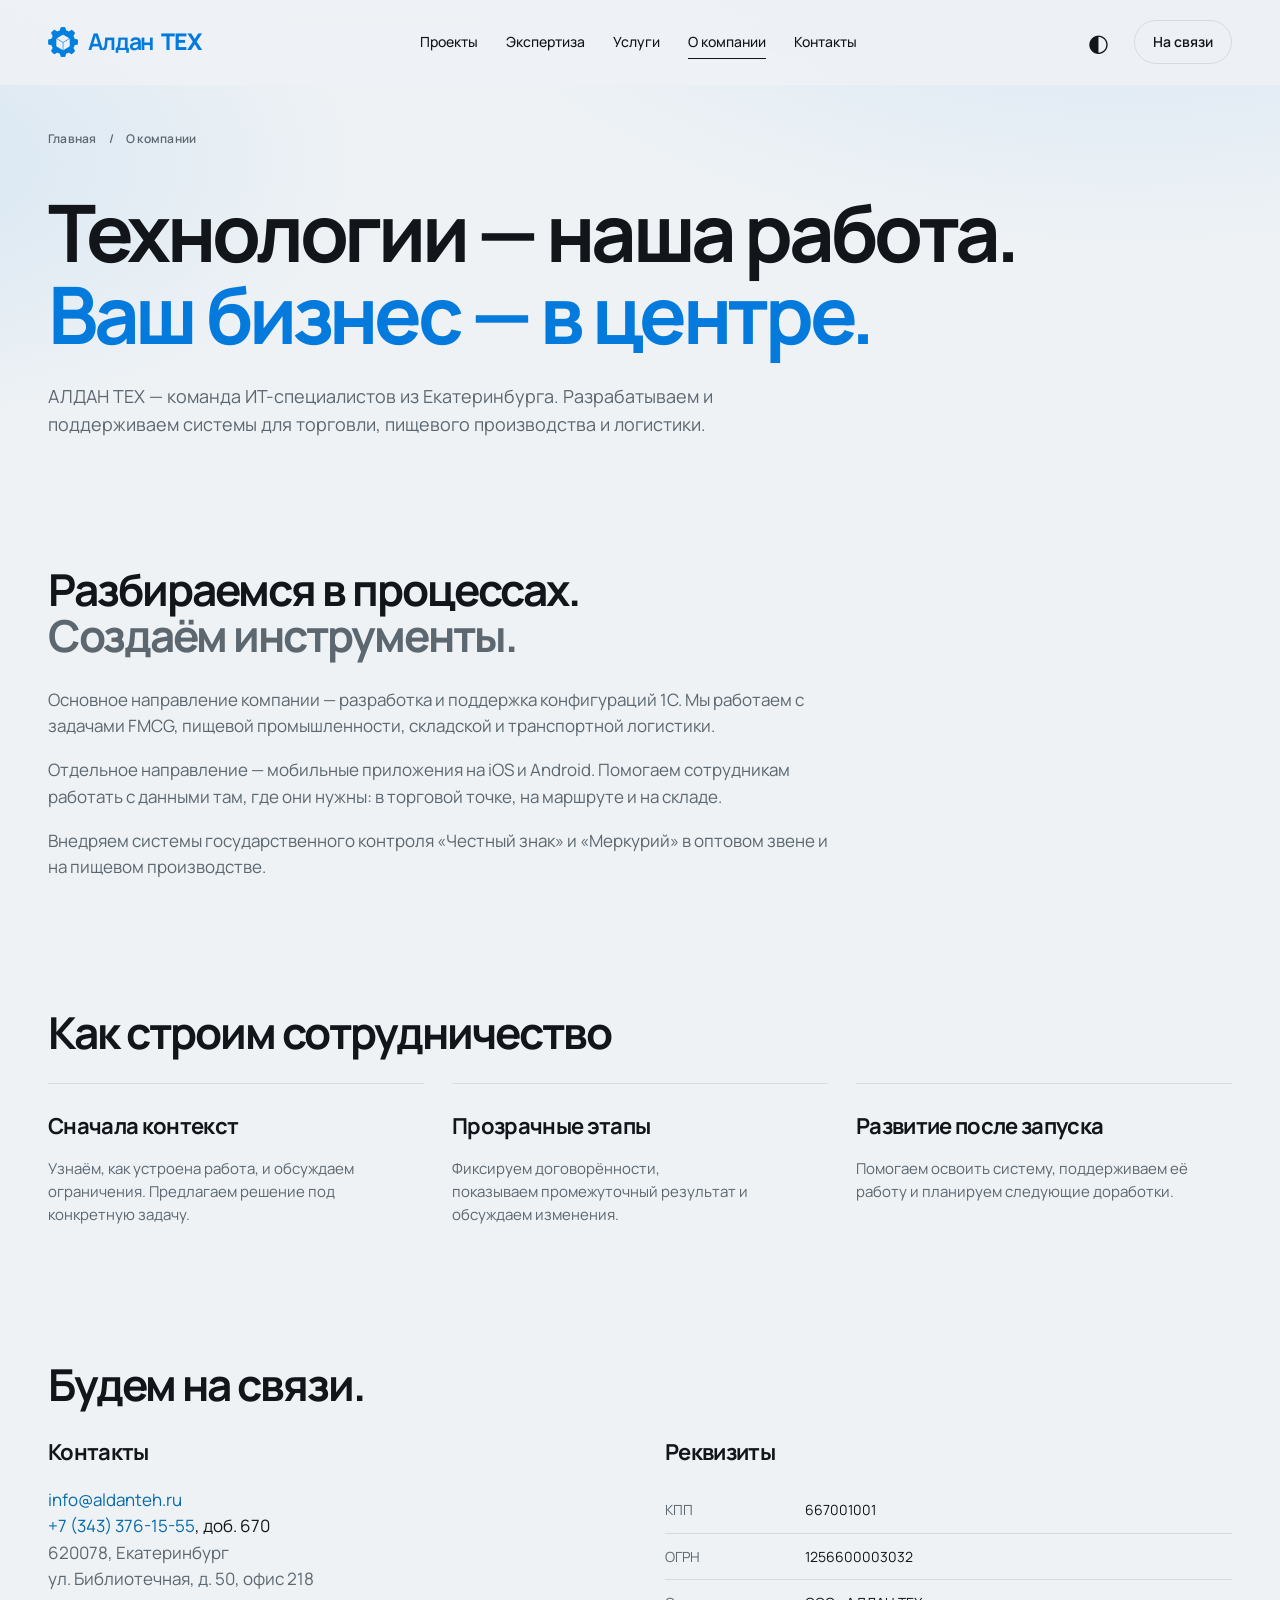
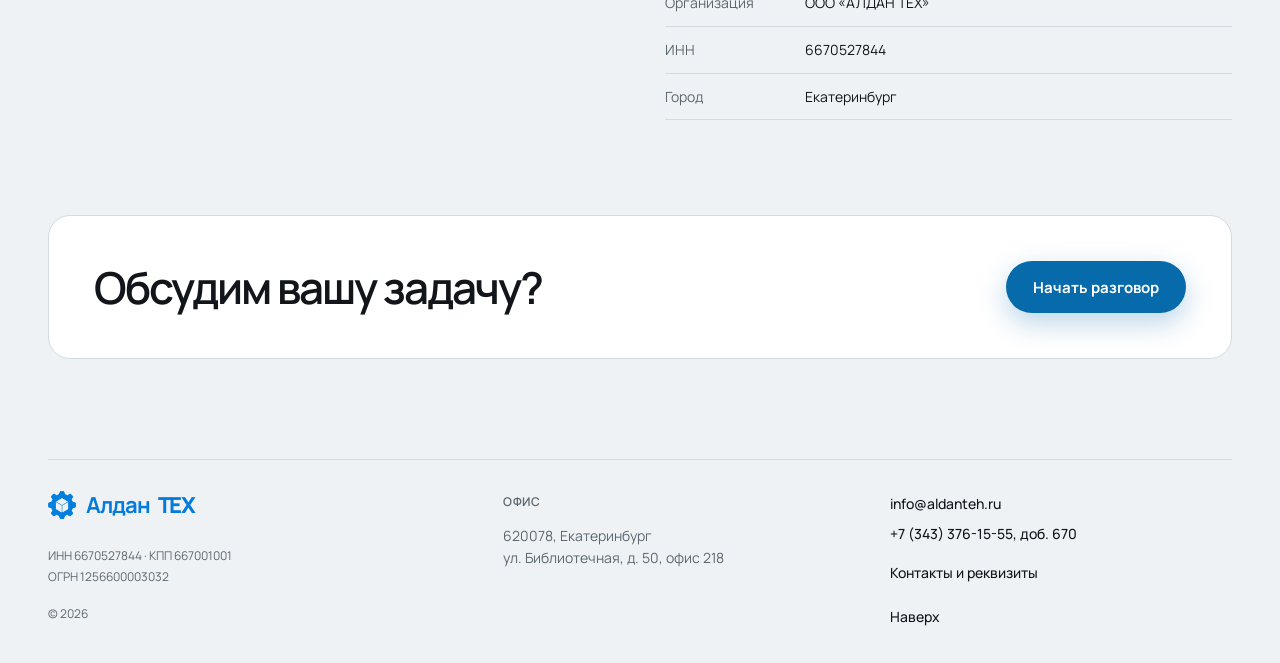
==== commit d61868a4: "Убрать оставшиеся стрелки в навигации и схемах Снят индикатор у «Проекты» и символы обмена в блок-сх" ====
--- a/about/index.html
+++ b/about/index.html
@@ -22,11 +22,11 @@
         <link rel="preconnect" href="https://fonts.googleapis.com">
         <link rel="preconnect" href="https://fonts.gstatic.com" crossorigin>
         <link rel="stylesheet" href="https://fonts.googleapis.com/css2?family=Manrope:wght@400;500;600;700;800&display=swap">
-        <link rel="stylesheet" href="/assets/css/components.css?v=20261112-nocache2">
-        <link rel="stylesheet" href="/assets/css/main.css?v=20261112-nocache2">
+        <link rel="stylesheet" href="/assets/css/components.css?v=20261112-noarrows3">
+        <link rel="stylesheet" href="/assets/css/main.css?v=20261112-noarrows3">
         <script src="/assets/js/theme.js"></script>
-    <script src="/assets/js/main.js?v=20261112-nocache2" defer></script>
-    <script src="/assets/js/motion.js?v=20261112-nocache2" defer></script>
+    <script src="/assets/js/main.js?v=20261112-noarrows3" defer></script>
+    <script src="/assets/js/motion.js?v=20261112-noarrows3" defer></script>
     </head>
     <body>
         <a class="skip-link" href="#main">К содержанию</a>
@@ -36,7 +36,7 @@
                 <nav class="main-nav" id="main-nav" aria-label="Основная навигация">
                     <ul>
                         <li class="nav-projects">
-                            <button type="button" class="projects-toggle" aria-expanded="false" aria-controls="projects-menu">Проекты<span class="nav-caret" aria-hidden="true"></span></button>
+                            <button type="button" class="projects-toggle" aria-expanded="false" aria-controls="projects-menu">Проекты</button>
                             <ul class="projects-menu" id="projects-menu" hidden><li><a href="/projects/smagent/">SmAgent</a></li><li><a href="/projects/marketing/">Маркетинг в 1С</a></li></ul>
                         </li>
                         <li>
--- a/assets/css/main.css
+++ b/assets/css/main.css
@@ -133,7 +133,6 @@
     position: relative;
     display: flex;
     align-items: center;
-    gap: 8px;
     padding: 12px 0;
     border: 0;
     background: transparent;
@@ -141,23 +140,12 @@
     font-size: 14px;
     font-weight: 500;
 }
-.projects-toggle .nav-caret {
-    width: 8px;
-    height: 8px;
-    border-right: 1.5px solid currentColor;
-    border-bottom: 1.5px solid currentColor;
-    transform: rotate(45deg) translateY(-2px);
-    transition: transform .2s var(--ease);
-    flex: 0 0 auto;
-}
-.projects-toggle[aria-expanded="true"] .nav-caret {
-    transform: rotate(225deg) translateY(-2px);
-}
-.projects-toggle.is-current::after {
+.projects-toggle.is-current::after,
+.projects-toggle[aria-expanded="true"]::after {
     content: "";
     position: absolute;
     left: 0;
-    width: calc(100% - 18px);
+    right: 0;
     bottom: 6px;
     height: 1px;
     background: currentColor;
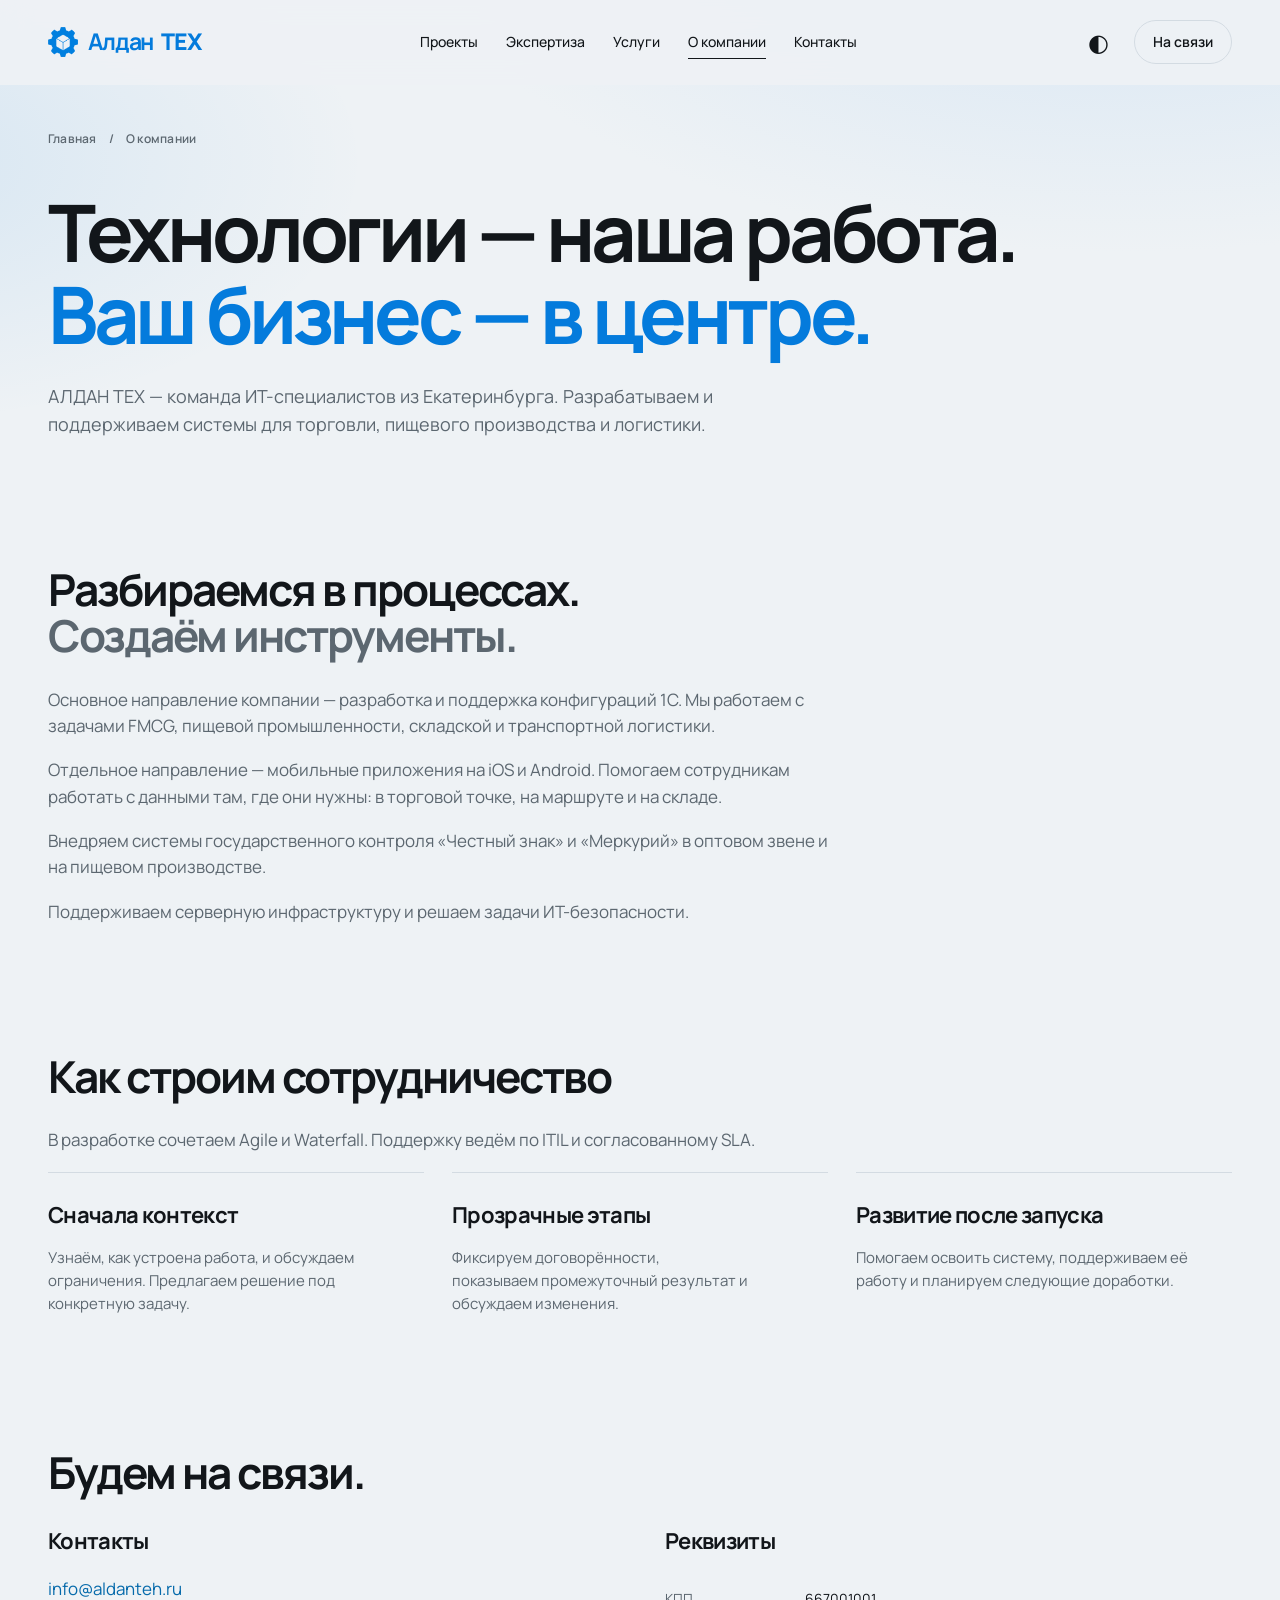
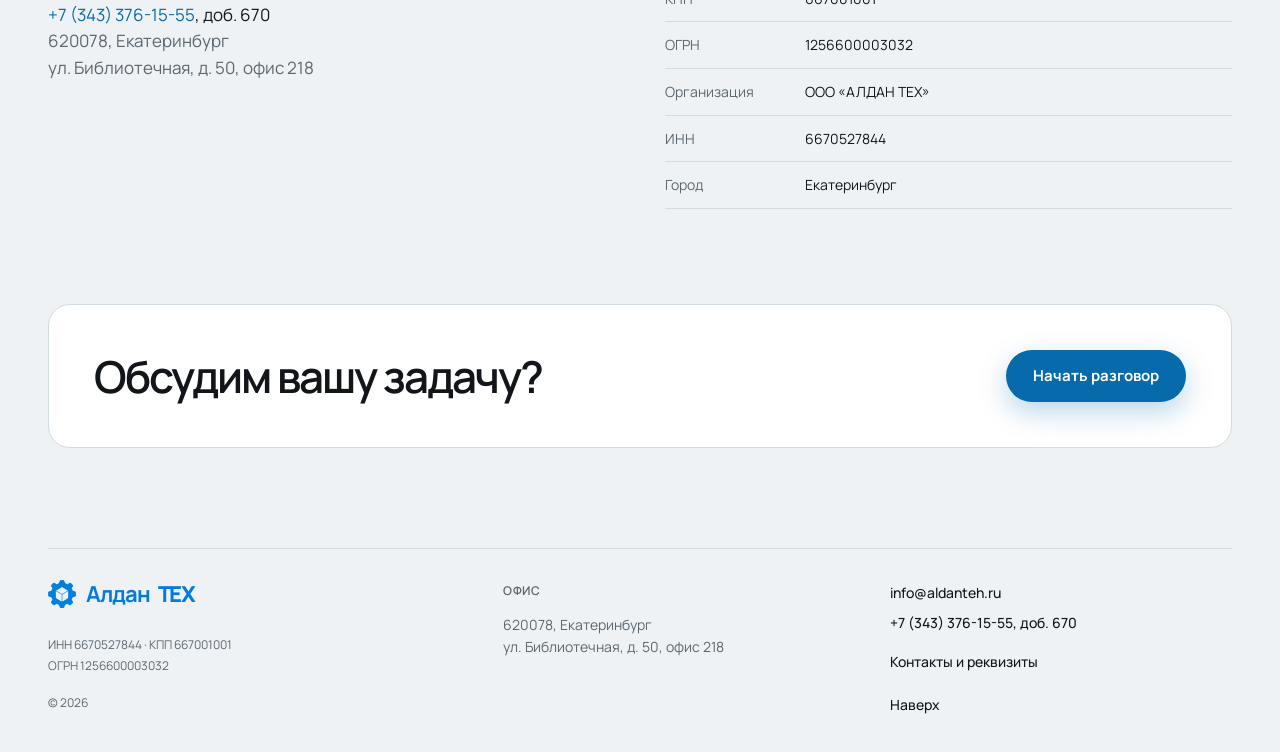
==== commit f4cf213e: "Добавить с v01–v04 недостающие факты: ОКВЭД, инфраструктура, отрасли Co-authored-by: Nika <ol1vvvka@" ====
--- a/about/index.html
+++ b/about/index.html
@@ -22,11 +22,11 @@
         <link rel="preconnect" href="https://fonts.googleapis.com">
         <link rel="preconnect" href="https://fonts.gstatic.com" crossorigin>
         <link rel="stylesheet" href="https://fonts.googleapis.com/css2?family=Manrope:wght@400;500;600;700;800&display=swap">
-        <link rel="stylesheet" href="/assets/css/components.css?v=20261112-noarrows3">
-        <link rel="stylesheet" href="/assets/css/main.css?v=20261112-noarrows3">
+        <link rel="stylesheet" href="/assets/css/components.css?v=20261112-hero-fix">
+        <link rel="stylesheet" href="/assets/css/main.css?v=20261112-hero-fix">
         <script src="/assets/js/theme.js"></script>
-    <script src="/assets/js/main.js?v=20261112-noarrows3" defer></script>
-    <script src="/assets/js/motion.js?v=20261112-noarrows3" defer></script>
+    <script src="/assets/js/main.js?v=20261112-hero-fix" defer></script>
+    <script src="/assets/js/motion.js?v=20261112-hero-fix" defer></script>
     </head>
     <body>
         <a class="skip-link" href="#main">К содержанию</a>
@@ -84,11 +84,17 @@
                     <p>
                         Внедряем системы государственного контроля «Честный знак» и «Меркурий» в оптовом звене и на пищевом производстве.
                     </p>
+                    <p>
+                        Поддерживаем серверную инфраструктуру и решаем задачи ИТ-безопасности.
+                    </p>
                 </section>
                 <section class="page-section">
                     <h2>
                         Как строим сотрудничество
                     </h2>
+                    <p>
+                        В разработке сочетаем Agile и Waterfall. Поддержку ведём по ITIL и согласованному SLA.
+                    </p>
                     <div class="content-grid">
                         <article>
                             <h3>
--- a/assets/css/main.css
+++ b/assets/css/main.css
@@ -201,14 +201,14 @@
 .menu-toggle[aria-expanded="true"] span:first-child { transform: translateY(4px) rotate(45deg); }
 .menu-toggle[aria-expanded="true"] span:last-child { transform: translateY(-4px) rotate(-45deg); }
 
-.hero { position: relative; padding-top: 28px; min-height: calc(100svh - 84px); display: flex; align-items: center; }
+.hero { position: relative; padding-top: 28px; }
 .hero-grid {
     position: relative;
     display: grid;
     grid-template-columns: 1.15fr 1fr;
     align-items: center;
     width: 100%;
-    min-height: min(690px, calc(100svh - 120px));
+    min-height: 690px;
 }
 .hero-copy { position: relative; z-index: 2; padding-block: 48px 40px; pointer-events: none; max-width: 720px; }
 .hero-copy a { pointer-events: auto; }
@@ -251,10 +251,9 @@
 .hero-art {
     position: absolute;
     right: -25px;
-    top: 50%;
-    translate: 0 -50%;
-    width: min(620px, 48vw);
-    aspect-ratio: 1;
+    top: 10px;
+    width: 620px;
+    height: 620px;
     perspective: 900px;
 }
 .core-object {
@@ -285,9 +284,9 @@
     animation: note-drift 8s ease-in-out infinite;
 }
 .core-note span { color: var(--blue-text); font-weight: 700; letter-spacing: .02em; }
-.core-note-one { top: 12%; right: 2%; }
-.core-note-two { bottom: 18%; left: 0; animation-delay: -2.5s; }
-.core-note-three { right: 2%; bottom: 8%; animation-delay: -5s; }
+.core-note-one { top: 78px; right: 12px; }
+.core-note-two { bottom: 104px; left: 0; animation-delay: -2.5s; }
+.core-note-three { right: 12px; bottom: 55px; animation-delay: -5s; }
 @keyframes note-drift {
     0%, 100% { transform: translate(0, 0); }
     50% { transform: translate(3px, -7px); }
@@ -623,15 +622,15 @@
 
 @media (min-width:1500px) {
     .hero-grid { min-height: 760px; }
-    .hero-art { width: 700px; }
+    .hero-art { width: 700px; height: 700px; top: 0; }
 }
 @media (max-width:1150px) {
     .container { width: calc(100% - 64px); }
     .header-inner { gap: 20px; }
     .main-nav ul { gap: 22px; }
-    .hero-grid { min-height: 600px; }
+    .hero-grid { min-height: 630px; }
     .hero h1 { font-size: clamp(56px, 7.8vw, 88px); }
-    .hero-art { width: 500px; right: -30px; }
+    .hero-art { width: 530px; height: 530px; right: -35px; top: 40px; }
     .hero-copy { padding-block: 40px; }
     .core-note { font-size: 12px; }
     .industry-workspace { gap: 30px; grid-template-columns: 1fr 2fr; }
@@ -670,10 +669,13 @@
     .main-nav a { font-size: 23px; padding: 14px 0; }
     .header-actions { margin-left: auto; }
     .menu-toggle { display: block; }
-    .hero { min-height: 0; padding-top: 18px; }
-    .hero-grid { min-height: 560px; }
+    .hero { padding-top: 18px; }
+    .hero-grid { min-height: 610px; }
     .hero h1 { font-size: clamp(52px, 8.8vw, 78px); }
-    .hero-art { width: 420px; right: -24px; }
+    .hero-art { width: 440px; height: 440px; top: 60px; right: -30px; }
+    .core-note-one { top: 25px; }
+    .core-note-two { bottom: 90px; left: 0; }
+    .core-note-three { right: 0; bottom: 40px; }
     .section { padding-block: 80px; }
     .intro { padding-block: 90px; }
     .intro, .process { grid-template-columns: 1fr 2fr; gap: 30px; }
@@ -734,10 +736,10 @@
         position: relative;
         right: auto;
         top: auto;
-        translate: none;
         align-self: center;
         width: min(112%, 470px);
         height: auto;
+        aspect-ratio: 1;
         margin: 28px -15px 18px;
     }
     .core-note { font-size: 12px; padding: 10px 12px; }
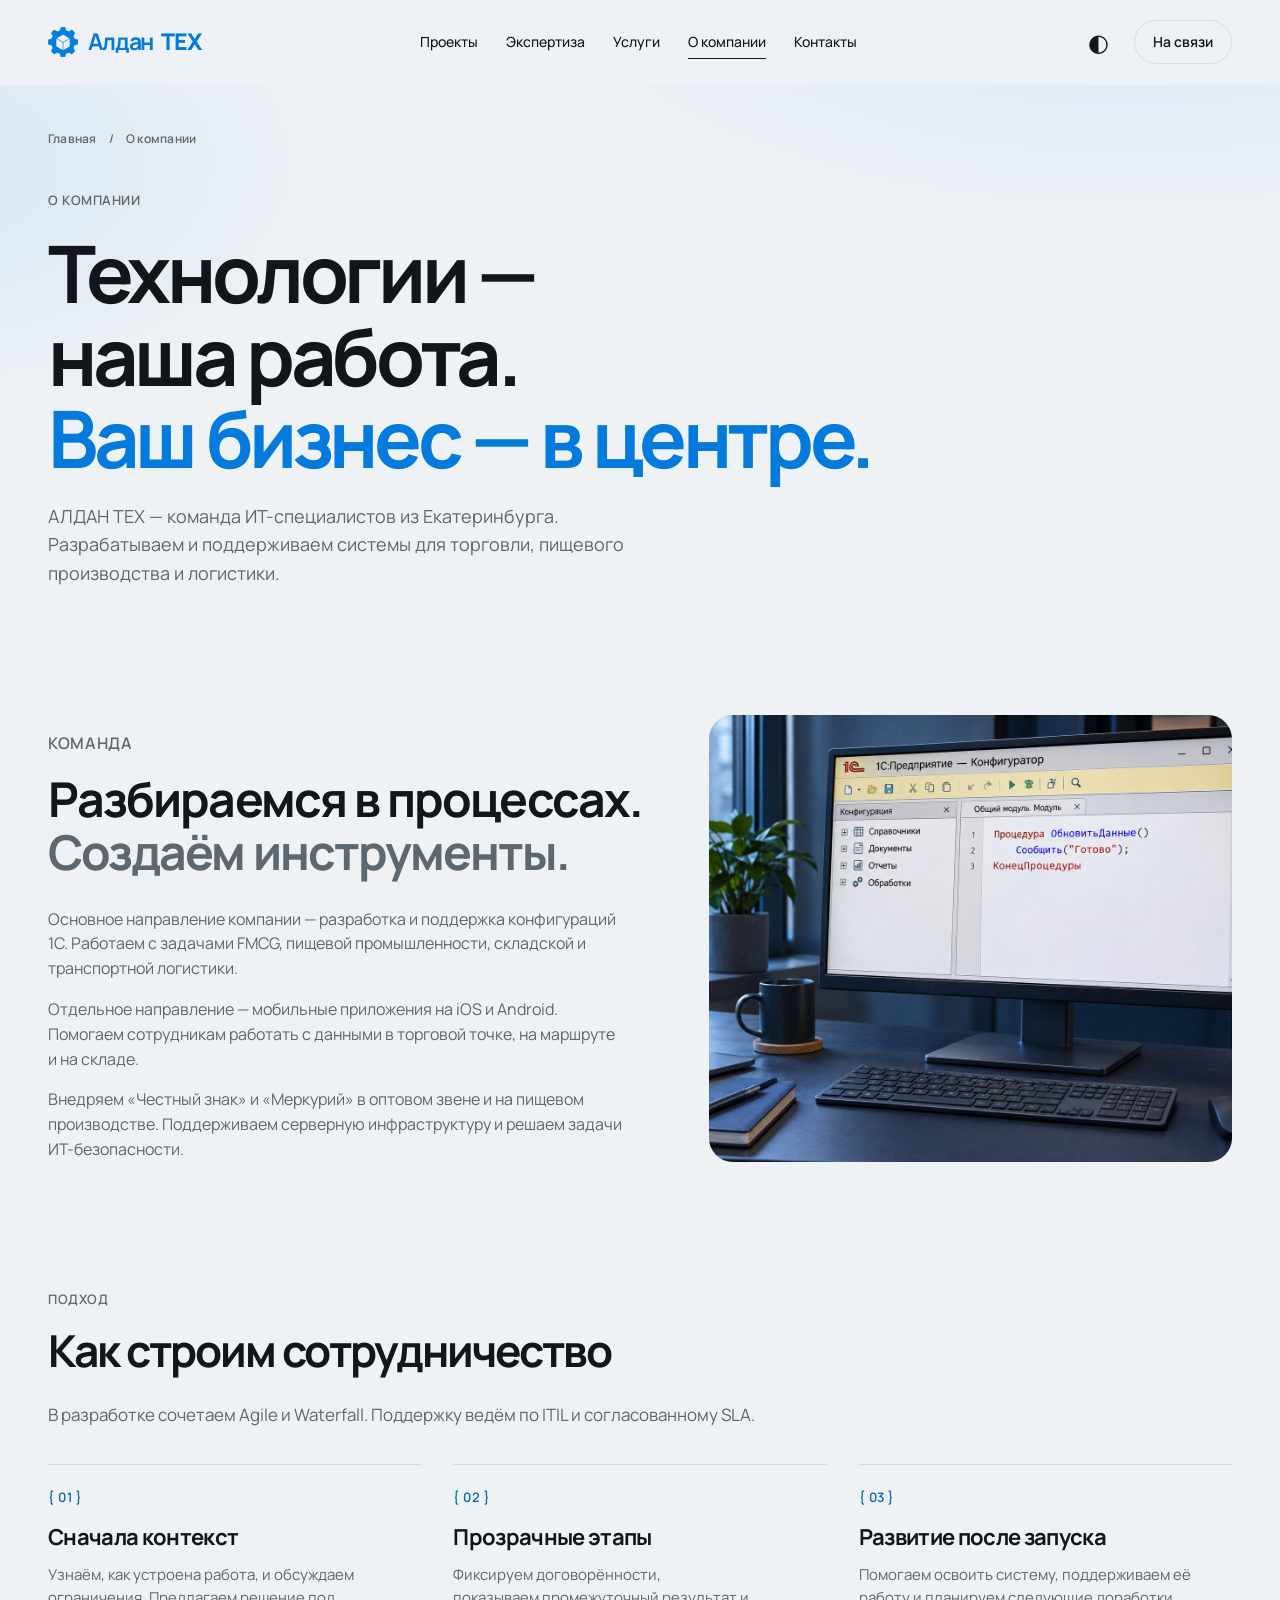
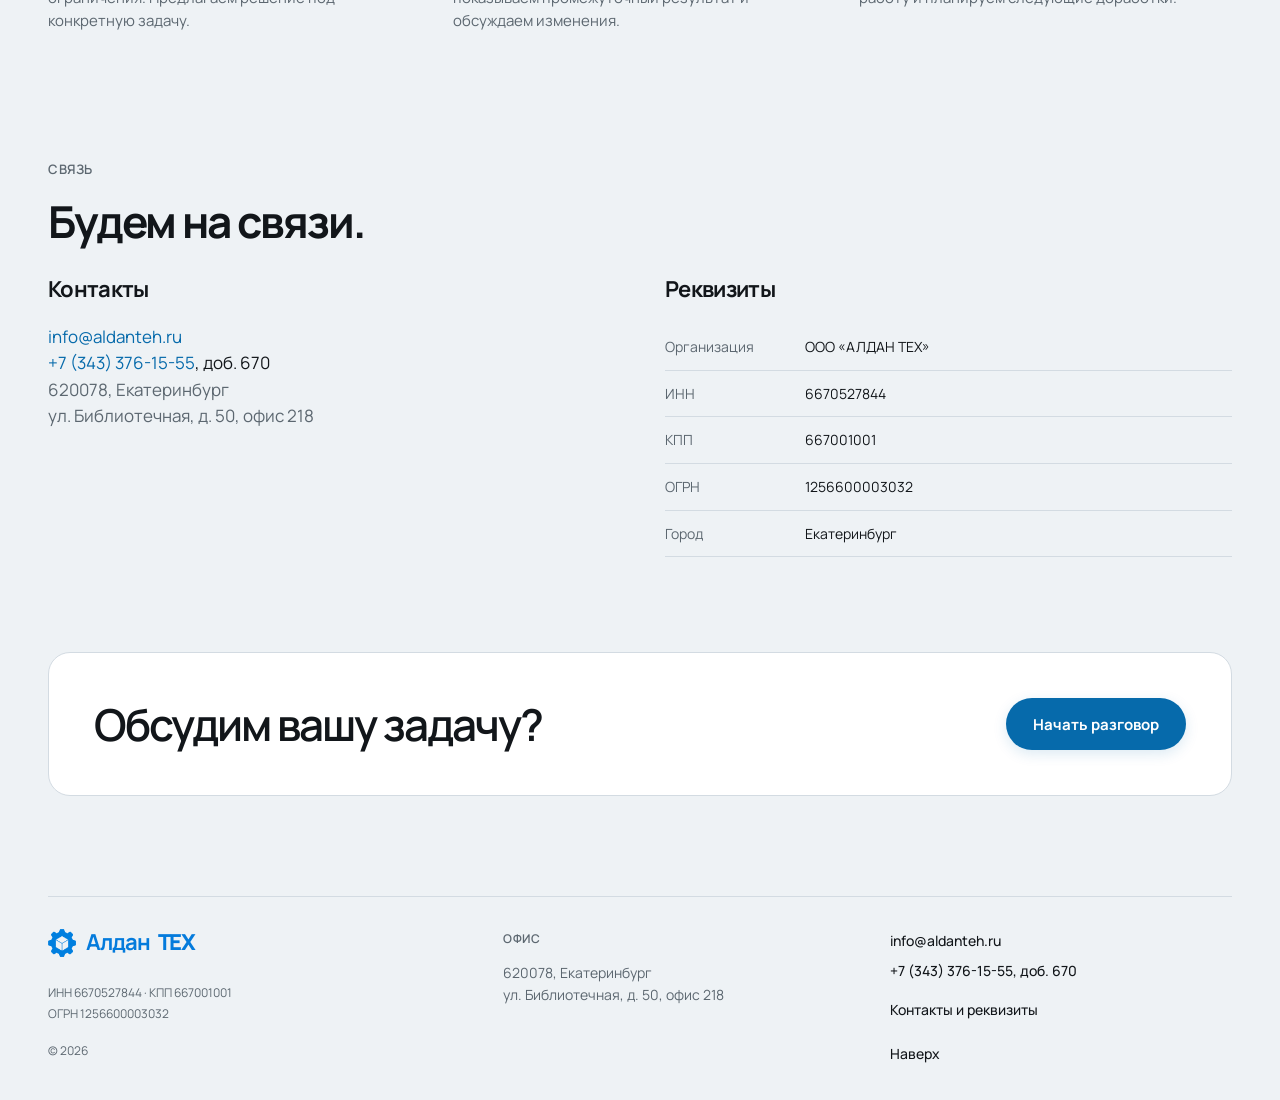
==== commit c2352e66: "Сайт: оформление, навигация, клиенты и изображения услуг" ====
--- a/about/index.html
+++ b/about/index.html
@@ -1,6 +1,8 @@
 <!DOCTYPE html>
 <html lang="ru">
     <head>
+        <base href="../">
+
         <meta charset="utf-8">
         <meta name="viewport" content="width=device-width, initial-scale=1">
         <meta name="description" content="АЛДАН ТЕХ — команда ИТ-специалистов из Екатеринбурга. Разрабатываем и поддерживаем системы для торговли, пищевого производства и логистики.">
@@ -17,44 +19,38 @@
         <meta name="twitter:description" content="АЛДАН ТЕХ — команда ИТ-специалистов из Екатеринбурга. Разрабатываем и поддерживаем системы для торговли, пищевого производства и логистики.">
         <title>О компании — АЛДАН ТЕХ</title>
         <link rel="canonical" href="https://aldanteh.ru/about/">
-        <link rel="icon" href="/assets/icons/logo_sm.png">
-        <link rel="apple-touch-icon" href="/assets/icons/logo_sm.png">
+        <link rel="icon" href="assets/icons/logo_sm.png">
+        <link rel="apple-touch-icon" href="assets/icons/logo_sm.png">
         <link rel="preconnect" href="https://fonts.googleapis.com">
         <link rel="preconnect" href="https://fonts.gstatic.com" crossorigin>
         <link rel="stylesheet" href="https://fonts.googleapis.com/css2?family=Manrope:wght@400;500;600;700;800&display=swap">
-        <link rel="stylesheet" href="/assets/css/components.css?v=20261112-hero-fix">
-        <link rel="stylesheet" href="/assets/css/main.css?v=20261112-hero-fix">
-        <script src="/assets/js/theme.js"></script>
-    <script src="/assets/js/main.js?v=20261112-hero-fix" defer></script>
-    <script src="/assets/js/motion.js?v=20261112-hero-fix" defer></script>
+        <link rel="stylesheet" href="assets/css/components.css?v=20261116-circles">
+        <link rel="stylesheet" href="assets/css/main.css?v=20261116-circles">
+        <script src="assets/js/theme.js"></script>
+        <script src="assets/js/main.js" defer></script>
+        <script src="assets/js/motion.js" defer></script>
     </head>
     <body>
-        <a class="skip-link" href="#main">К содержанию</a>
+        <a class="skip-link" href="about/index.html#main">К содержанию</a>
         <header class="site-header">
             <div class="container header-inner">
-                <a class="brand" href="/" aria-label="Алдан ТЕХ — главная"><img src="/assets/images/logo.png" width="32" height="32" alt="">Алдан <strong>ТЕХ</strong></a>
+                <a class="brand" href="index.html" aria-label="Алдан ТЕХ — главная"><img src="assets/images/logo.png" width="32" height="32" alt="">Алдан <strong>ТЕХ</strong></a>
                 <nav class="main-nav" id="main-nav" aria-label="Основная навигация">
                     <ul>
                         <li class="nav-projects">
                             <button type="button" class="projects-toggle" aria-expanded="false" aria-controls="projects-menu">Проекты</button>
-                            <ul class="projects-menu" id="projects-menu" hidden><li><a href="/projects/smagent/">SmAgent</a></li><li><a href="/projects/marketing/">Маркетинг в 1С</a></li></ul>
+                            <ul class="projects-menu" id="projects-menu" hidden><li><a href="projects/smagent/index.html">SmAgent</a></li><li><a href="projects/marketing/index.html">Маркетинг в 1С</a></li></ul>
                         </li>
-                        <li>
-                            <a href="/expertise/">Экспертиза</a>
-                        </li>
-                        <li>
-                            <a href="/services/">Услуги</a>
-                        </li>
-                        <li>
-                            <a href="/about/" aria-current="page">О компании</a>
-                        </li>
-                    <li><a href="/contacts/">Контакты</a></li>
+                        <li><a href="expertise/index.html">Экспертиза</a></li>
+                        <li><a href="services/index.html">Услуги</a></li>
+                        <li><a href="about/index.html" aria-current="page">О компании</a></li>
+                        <li><a href="contacts/index.html">Контакты</a></li>
                     </ul>
                 </nav>
                 <div class="header-actions">
                     <button class="theme-toggle" type="button" aria-label="Включить тёмную тему" aria-pressed="false"><span class="theme-icon" aria-hidden="true">◐</span></button>
-                <a class="header-contact" href="/#contact">На связи</a>
-                <button class="menu-toggle" type="button" aria-expanded="false" aria-controls="main-nav" aria-label="Открыть меню"><span></span><span></span></button>
+                    <a class="header-contact" href="index.html#contact">На связи</a>
+                    <button class="menu-toggle" type="button" aria-expanded="false" aria-controls="main-nav" aria-label="Открыть меню"><span></span><span></span></button>
                 </div>
             </div>
         </header>
@@ -62,136 +58,92 @@
             <div class="container">
                 <section class="page-hero">
                     <nav class="breadcrumb" aria-label="Хлебные крошки">
-                        <a href="/">Главная</a><span aria-hidden="true">/</span><span>О компании</span>
+                        <a href="index.html">Главная</a><span aria-hidden="true">/</span><span>О компании</span>
                     </nav>
-                    <h1>
-                        Технологии — наша работа.<br><span class="accent">Ваш бизнес — в центре.</span>
-                    </h1>
-                    <p class="page-lead">
-                        АЛДАН ТЕХ — команда ИТ-специалистов из Екатеринбурга. Разрабатываем и поддерживаем системы для торговли, пищевого производства и логистики.
-                    </p>
+                    <p class="eyebrow">О компании</p>
+                    <h1>Технологии — наша работа.<br><span class="accent">Ваш бизнес — в центре.</span></h1>
+                    <p class="page-lead">АЛДАН ТЕХ — команда ИТ-специалистов из Екатеринбурга. Разрабатываем и поддерживаем системы для торговли, пищевого производства и логистики.</p>
                 </section>
-                <section class="page-section">
-                    <h2>
-                        Разбираемся в процессах.<br><span class="muted">Создаём инструменты.</span>
-                    </h2>
-                    <p>
-                        Основное направление компании — разработка и поддержка конфигураций 1С. Мы работаем с задачами FMCG, пищевой промышленности, складской и транспортной логистики.
-                    </p>
-                    <p>
-                        Отдельное направление — мобильные приложения на iOS и Android. Помогаем сотрудникам работать с данными там, где они нужны: в торговой точке, на маршруте и на складе.
-                    </p>
-                    <p>
-                        Внедряем системы государственного контроля «Честный знак» и «Меркурий» в оптовом звене и на пищевом производстве.
-                    </p>
-                    <p>
-                        Поддерживаем серверную инфраструктуру и решаем задачи ИТ-безопасности.
-                    </p>
+
+                <section class="page-section split-section">
+                    <div class="split-copy">
+                        <p class="eyebrow">Команда</p>
+                        <h2>Разбираемся в процессах.<br><span class="muted">Создаём инструменты.</span></h2>
+                        <p>Основное направление компании — разработка и поддержка конфигураций 1С. Работаем с задачами FMCG, пищевой промышленности, складской и транспортной логистики.</p>
+                        <p>Отдельное направление — мобильные приложения на iOS и Android. Помогаем сотрудникам работать с данными в торговой точке, на маршруте и на складе.</p>
+                        <p>Внедряем «Честный знак» и «Меркурий» в оптовом звене и на пищевом производстве. Поддерживаем серверную инфраструктуру и решаем задачи ИТ-безопасности.</p>
+                    </div>
+                    <figure class="split-visual">
+                        <img src="assets/images/services/1c-development.jpg" width="1536" height="1024" loading="lazy" decoding="async" alt="Рабочее место разработчика 1С">
+                    </figure>
                 </section>
-                <section class="page-section">
-                    <h2>
-                        Как строим сотрудничество
-                    </h2>
-                    <p>
-                        В разработке сочетаем Agile и Waterfall. Поддержку ведём по ITIL и согласованному SLA.
-                    </p>
-                    <div class="content-grid">
+
+                <section class="page-section" aria-labelledby="collab-title">
+                    <p class="eyebrow">Подход</p>
+                    <h2 id="collab-title">Как строим сотрудничество</h2>
+                    <p>В разработке сочетаем Agile и Waterfall. Поддержку ведём по ITIL и согласованному SLA.</p>
+                    <div class="step-grid">
                         <article>
-                            <h3>
-                                Сначала контекст
-                            </h3>
-                            <p>
-                                Узнаём, как устроена работа, и обсуждаем ограничения. Предлагаем решение под конкретную задачу.
-                            </p>
+                            <span class="eyebrow">{ 01 }</span>
+                            <h3>Сначала контекст</h3>
+                            <p>Узнаём, как устроена работа, и обсуждаем ограничения. Предлагаем решение под конкретную задачу.</p>
                         </article>
                         <article>
-                            <h3>
-                                Прозрачные этапы
-                            </h3>
-                            <p>
-                                Фиксируем договорённости, показываем промежуточный результат и обсуждаем изменения.
-                            </p>
+                            <span class="eyebrow">{ 02 }</span>
+                            <h3>Прозрачные этапы</h3>
+                            <p>Фиксируем договорённости, показываем промежуточный результат и обсуждаем изменения.</p>
                         </article>
                         <article>
-                            <h3>
-                                Развитие после запуска
-                            </h3>
-                            <p>
-                                Помогаем освоить систему, поддерживаем её работу и планируем следующие доработки.
-                            </p>
+                            <span class="eyebrow">{ 03 }</span>
+                            <h3>Развитие после запуска</h3>
+                            <p>Помогаем освоить систему, поддерживаем её работу и планируем следующие доработки.</p>
                         </article>
                     </div>
                 </section>
+
                 <section class="page-section" id="contacts">
-                    <h2>
-                        Будем на связи.
-                    </h2>
+                    <p class="eyebrow">Связь</p>
+                    <h2>Будем на связи.</h2>
                     <div class="contact-details">
                         <div>
-                            <h3>
-                                Контакты
-                            </h3>
-                            <p>
-                                <a href="mailto:info@aldanteh.ru">info@aldanteh.ru</a>
-                            </p>
-                            <p>
-                                <a href="tel:+73433761555">+7 (343) 376-15-55</a>, доб. 670
-                            </p>
-                            <address>
-                                620078, Екатеринбург<br>ул. Библиотечная, д. 50, офис 218
-                            </address>
+                            <h3>Контакты</h3>
+                            <p><a href="mailto:info@aldanteh.ru">info@aldanteh.ru</a></p>
+                            <p><a href="tel:+73433761555">+7 (343) 376-15-55</a>, доб. 670</p>
+                            <address>620078, Екатеринбург<br>ул. Библиотечная, д. 50, офис 218</address>
                         </div>
                         <div>
-                            <h3>
-                                Реквизиты
-                            </h3>
-                            <dl class="requisites"><div><dt>КПП</dt><dd>667001001</dd></div><div><dt>ОГРН</dt><dd>1256600003032</dd></div>
-                                <div>
-                                    <dt>
-                                        Организация
-                                    </dt>
-                                    <dd>
-                                        ООО «АЛДАН ТЕХ»
-                                    </dd>
-                                </div>
-                                <div>
-                                    <dt>
-                                        ИНН
-                                    </dt>
-                                    <dd>
-                                        6670527844
-                                    </dd>
-                                </div>
-                                <div>
-                                    <dt>
-                                        Город
-                                    </dt>
-                                    <dd>
-                                        Екатеринбург
-                                    </dd>
-                                </div>
+                            <h3>Реквизиты</h3>
+                            <dl class="requisites">
+                                <div><dt>Организация</dt><dd>ООО «АЛДАН ТЕХ»</dd></div>
+                                <div><dt>ИНН</dt><dd>6670527844</dd></div>
+                                <div><dt>КПП</dt><dd>667001001</dd></div>
+                                <div><dt>ОГРН</dt><dd>1256600003032</dd></div>
+                                <div><dt>Город</dt><dd>Екатеринбург</dd></div>
                             </dl>
                         </div>
                     </div>
                 </section>
             </div>
             <div class="container page-cta">
-                <h2>
-                    Обсудим вашу задачу?
-                </h2>
-                <a class="button button-primary" href="/#contact">Начать разговор</a>
+                <h2>Обсудим вашу задачу?</h2>
+                <a class="button button-primary" href="index.html#contact">Начать разговор</a>
             </div>
         </main>
         <footer class="site-footer container">
-    <div class="footer-layout">
-        <div class="footer-identity">
-            <a class="brand" href="/" aria-label="Алдан ТЕХ — главная"><img src="/assets/images/logo.png" width="28" height="28" alt="">Алдан <strong>ТЕХ</strong></a>
-            <p class="footer-requisites">ИНН 6670527844 · КПП 667001001<br>ОГРН 1256600003032</p>
-            <small>© <span data-year>2026</span></small>
-        </div>
-        <address class="footer-address"><span class="eyebrow">Офис</span>620078, Екатеринбург<br>ул. Библиотечная, д. 50, офис 218</address>
-        <div class="footer-links"><a href="mailto:info@aldanteh.ru">info@aldanteh.ru</a><a href="tel:+73433761555">+7 (343) 376-15-55, доб. 670</a><a href="/contacts/#requisites">Контакты и реквизиты</a><a class="footer-up" href="#main">Наверх</a></div>
-    </div>
-</footer>
+            <div class="footer-layout">
+                <div class="footer-identity">
+                    <a class="brand" href="index.html" aria-label="Алдан ТЕХ — главная"><img src="assets/images/logo.png" width="28" height="28" alt="">Алдан <strong>ТЕХ</strong></a>
+                    <p class="footer-requisites">ИНН 6670527844 · КПП 667001001<br>ОГРН 1256600003032</p>
+                    <small>© <span data-year>2026</span></small>
+                </div>
+                <address class="footer-address"><span class="eyebrow">Офис</span>620078, Екатеринбург<br>ул. Библиотечная, д. 50, офис 218</address>
+                <div class="footer-links">
+                    <a href="mailto:info@aldanteh.ru">info@aldanteh.ru</a>
+                    <a href="tel:+73433761555">+7 (343) 376-15-55, доб. 670</a>
+                    <a href="contacts/index.html#requisites">Контакты и реквизиты</a>
+                    <a class="footer-up" href="about/index.html#main">Наверх</a>
+                </div>
+            </div>
+        </footer>
     </body>
 </html>
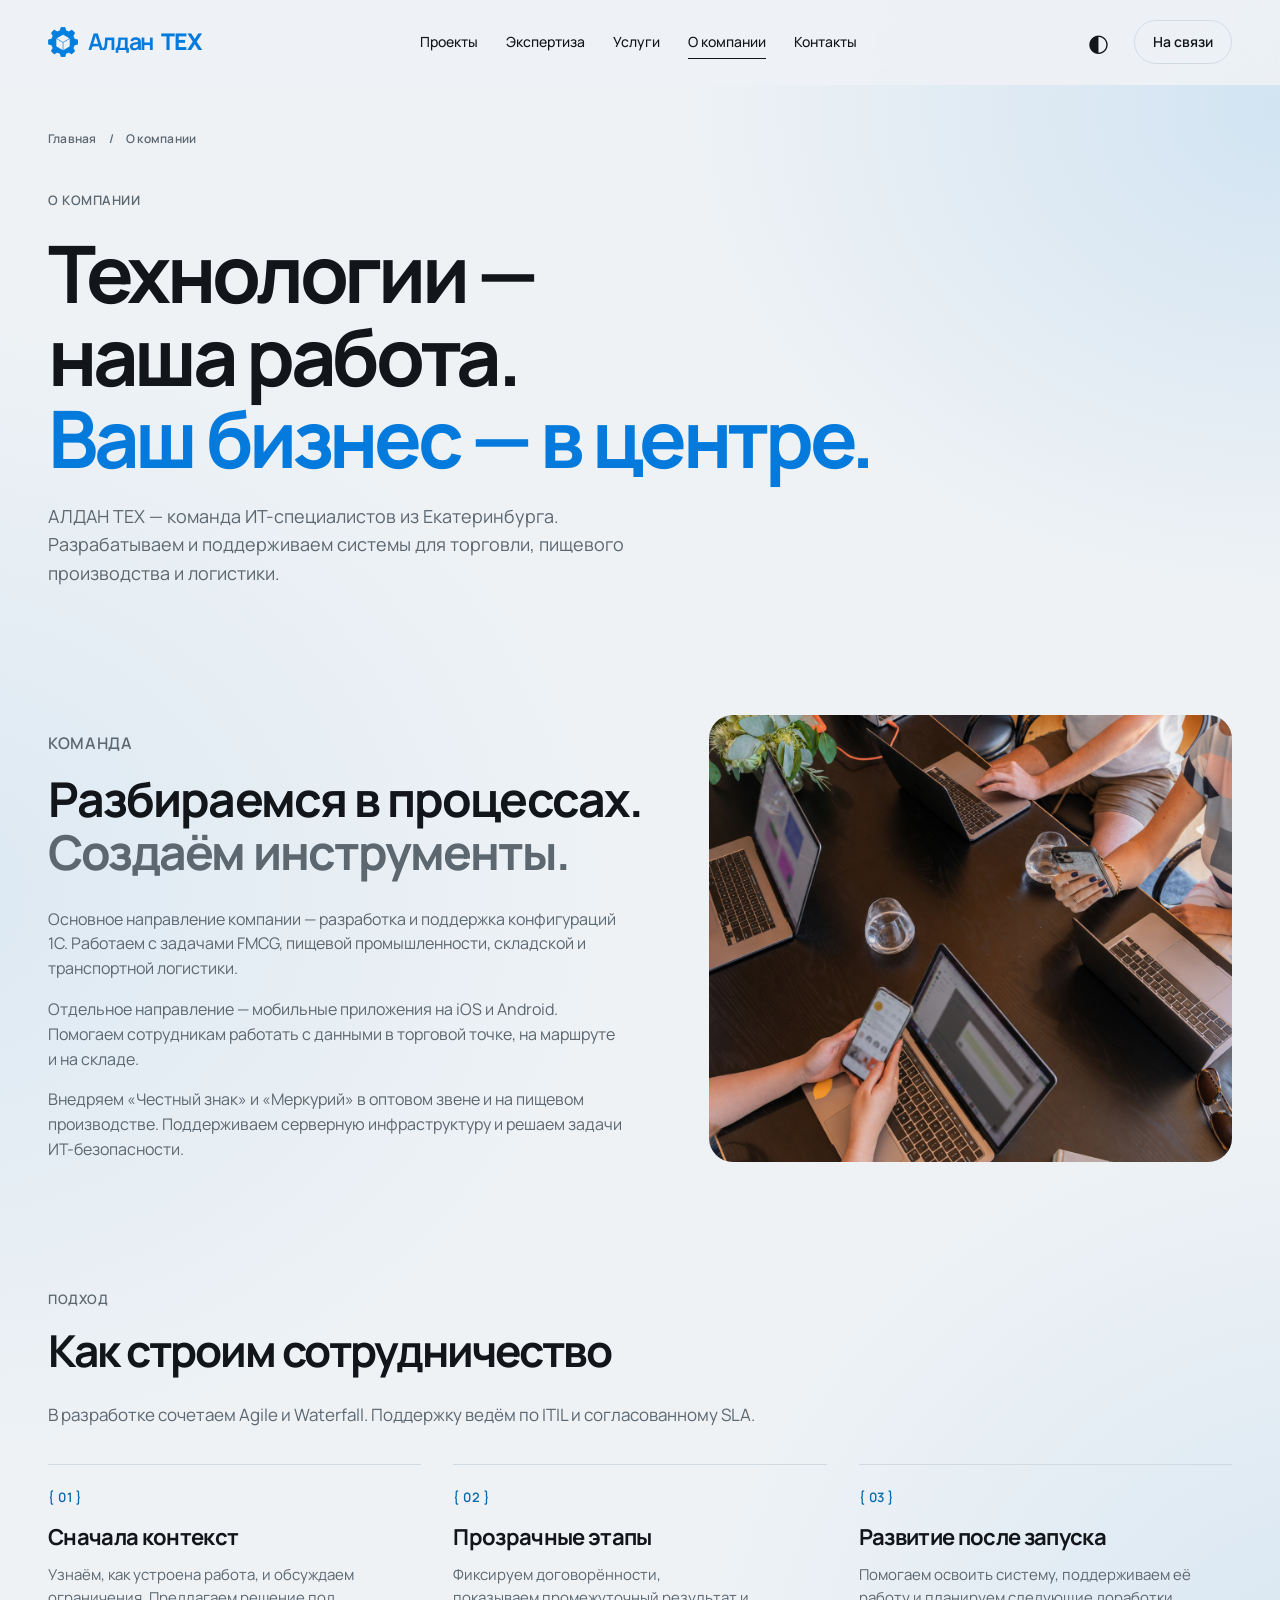
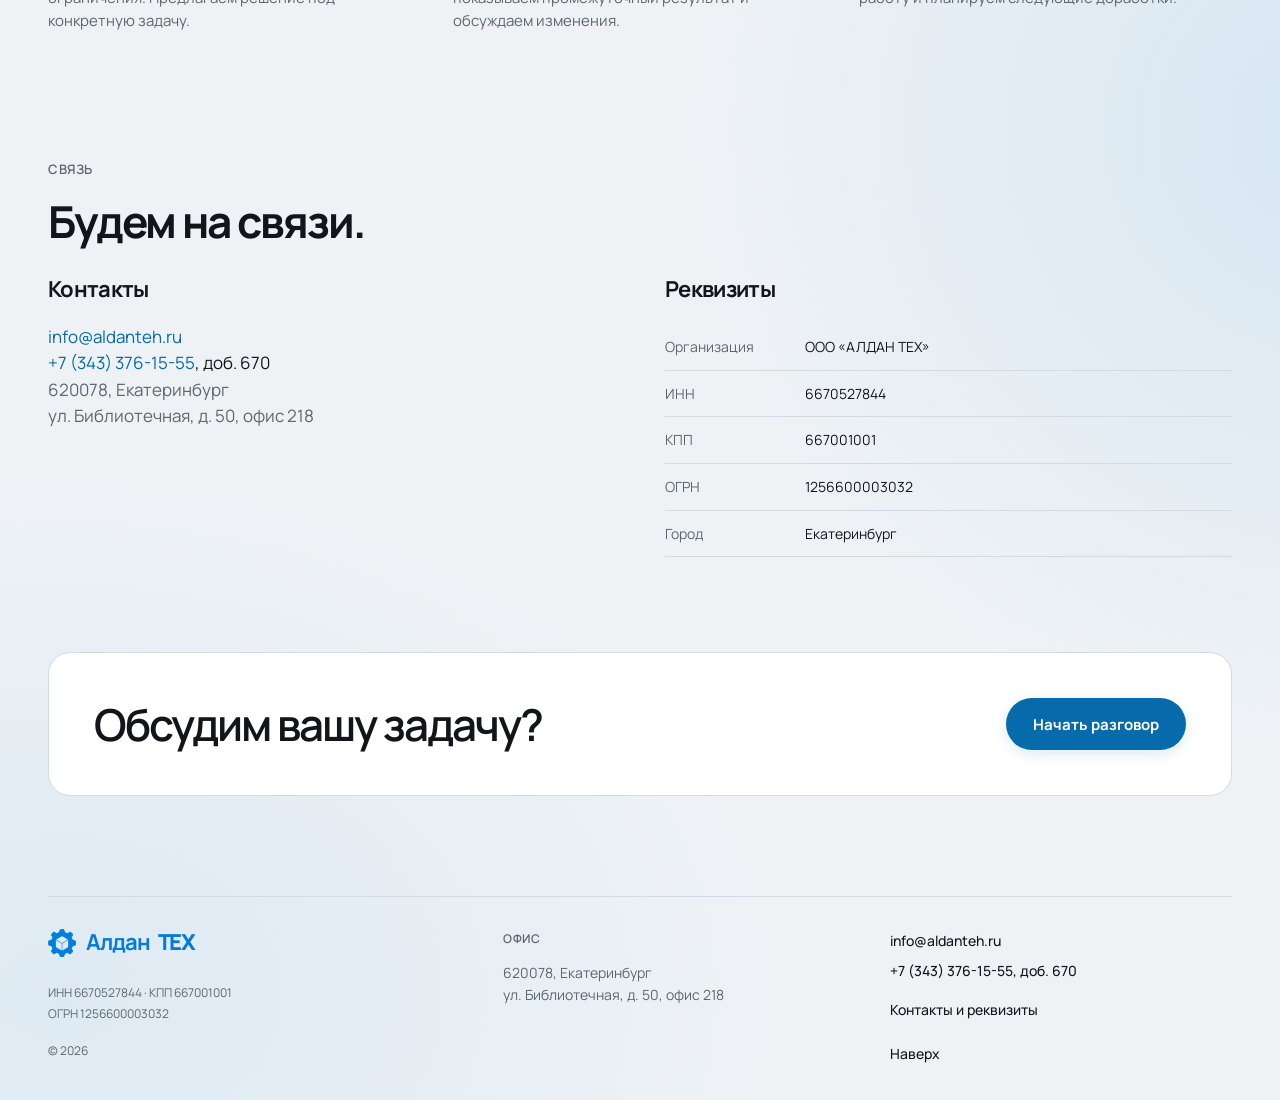
==== commit f4b2f034: "Сайт: обновлены изображения и оформление, очищены ресурсы и документация" ====
--- a/about/index.html
+++ b/about/index.html
@@ -74,7 +74,7 @@
                         <p>Внедряем «Честный знак» и «Меркурий» в оптовом звене и на пищевом производстве. Поддерживаем серверную инфраструктуру и решаем задачи ИТ-безопасности.</p>
                     </div>
                     <figure class="split-visual">
-                        <img src="assets/images/services/1c-development.jpg" width="1536" height="1024" loading="lazy" decoding="async" alt="Рабочее место разработчика 1С">
+                        <img src="assets/images/company/collaboration-soft.png" width="1254" height="1254" loading="lazy" decoding="async" alt="Совместная работа за столом с ноутбуками и телефонами">
                     </figure>
                 </section>
 
